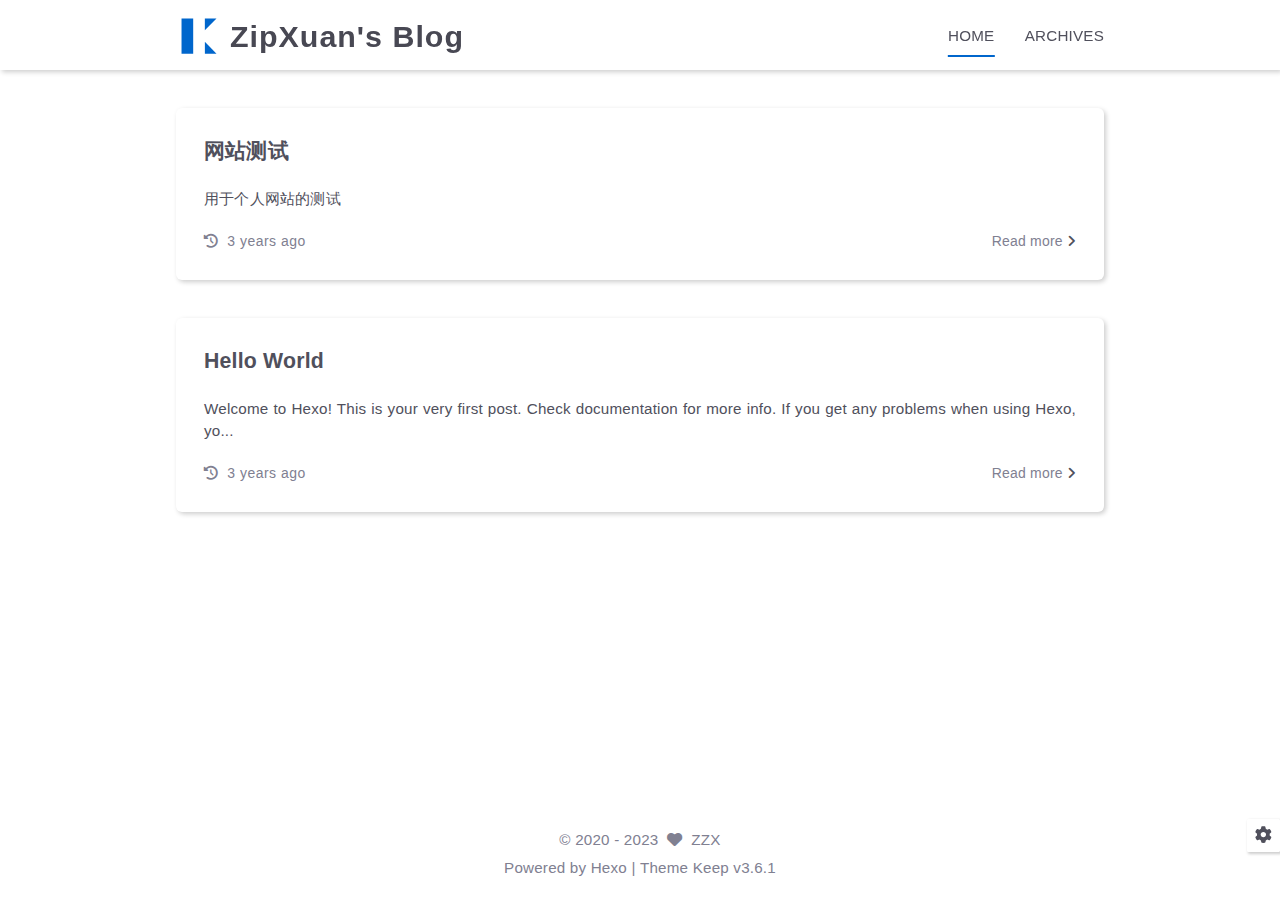
==== index.html @ 1ac7743c "Site updated: 2023-07-28 17:43:27" ====
<!DOCTYPE html>
<html lang="en">
<head>
    <meta charset="utf-8">
    <meta name="viewport" content="width=device-width, initial-scale=1, maximum-scale=1">
    <meta name="keywords" content="Hexo Theme Keep">
    <meta name="description" content="Hexo Theme Keep">
    <meta name="author" content="ZZX">
    
    <title>
        
        ZipXuan&#39;s Blog
    </title>
    
<link rel="stylesheet" href="/css/style.css">

    <link rel="shortcut icon" href="/images/logo.svg">
    
<link rel="stylesheet" href="/font/css/fontawesome.min.css">

    
<link rel="stylesheet" href="/font/css/regular.min.css">

    
<link rel="stylesheet" href="/font/css/solid.min.css">

    
<link rel="stylesheet" href="/font/css/brands.min.css">

    <script id="hexo-configurations">
    let KEEP = window.KEEP || {}
    KEEP.hexo_config = {"hostname":"example.com","root":"/","language":"en"}
    KEEP.theme_config = {"toc":{"enable":false,"number":false,"expand_all":false,"init_open":false},"style":{"primary_color":"#0066cc","logo":"/images/logo.svg","favicon":"/images/logo.svg","avatar":"/images/avatar.svg","font_size":null,"font_family":null,"hover":{"shadow":false,"scale":false},"first_screen":{"enable":false,"header_transparent":false,"background_img":"/images/bg.svg","description":"Keep writing and Keep loving.","font_color":null,"hitokoto":false},"scroll":{"progress_bar":false,"percent":false}},"local_search":{"enable":false,"preload":false},"code_copy":{},"code_block":{"tools":{"enable":false,"style":"default"},"highlight_theme":"default"},"side_tools":{},"pjax":{"enable":false},"lazyload":{"enable":false},"comment":{"enable":false,"use":"valine","valine":{"appid":null,"appkey":null,"server_urls":null,"placeholder":null},"gitalk":{"github_id":null,"github_admins":null,"repository":null,"client_id":null,"client_secret":null,"proxy":null},"twikoo":{"env_id":null,"region":null,"version":"1.6.8"},"waline":{"server_url":null,"reaction":false,"version":2}},"post":{"author_label":{"enable":true,"auto":true,"custom_label_list":["Trainee","Engineer","Architect"]},"word_count":{"enable":false,"wordcount":false,"min2read":false},"img_align":"left","copyright_info":false},"version":"3.6.1"}
    KEEP.language_ago = {"second":"%s seconds ago","minute":"%s minutes ago","hour":"%s hours ago","day":"%s days ago","week":"%s weeks ago","month":"%s months ago","year":"%s years ago"}
    KEEP.language_code_block = {"copy":"Copy code","copied":"Copied","fold":"Fold code block","folded":"Folded"}
    KEEP.language_copy_copyright = {"copy":"Copy copyright info","copied":"Copied","title":"Original article title","author":"Original article author","link":"Original article link"}
  </script>
<meta name="generator" content="Hexo 6.3.0"></head>


<body>
<div class="progress-bar-container">
    

    
</div>


<main class="page-container">

    

    <div class="page-main-content is-home">

        <div class="page-main-content-top">
            
<header class="header-wrapper">

    <div class="header-content">
        <div class="left">
            
                <a class="logo-image" href="/">
                    <img src="/images/logo.svg">
                </a>
            
            <a class="logo-title" href="/">
               ZipXuan&#39;s Blog
            </a>
        </div>

        <div class="right">
            <div class="pc">
                <ul class="menu-list">
                    
                        <li class="menu-item">
                            <a class="active"
                               href="/"
                            >
                                HOME
                            </a>
                        </li>
                    
                        <li class="menu-item">
                            <a class=""
                               href="/archives"
                            >
                                ARCHIVES
                            </a>
                        </li>
                    
                    
                </ul>
            </div>
            <div class="mobile">
                
                <div class="icon-item menu-bar">
                    <div class="menu-bar-middle"></div>
                </div>
            </div>
        </div>
    </div>

    <div class="header-drawer">
        <ul class="drawer-menu-list">
            
                <li class="drawer-menu-item flex-center">
                    <a class="active"
                       href="/">HOME</a>
                </li>
            
                <li class="drawer-menu-item flex-center">
                    <a class=""
                       href="/archives">ARCHIVES</a>
                </li>
            
        </ul>
    </div>

    <div class="window-mask"></div>

</header>


        </div>

        <div class="page-main-content-middle">

            <div class="main-content">

                
                    <div class="home-content-container fade-in-down-animation">
    <ul class="home-article-list">
        
            <li class="home-article-item">

                

                <h3 class="home-article-title">
                    <a href="/2023/07/28/%E7%BD%91%E7%AB%99%E6%B5%8B%E8%AF%95/">
                        网站测试
                    </a>
                </h3>

                <div class="home-article-content keep-markdown-body">
                    
                        用于个人网站的测试
                    
                </div>

                <div class="home-article-meta-info-container">
    <div class="home-article-meta-info">
        <span>
            <i class="fas fa-history"></i>&nbsp;
            <span class="home-article-date" data-updated="Fri Jul 28 2023 11:18:03 GMT+0800">
                2023-07-28
            </span>
        </span>
        
        
    </div>

    <a class="read-more" href="/2023/07/28/%E7%BD%91%E7%AB%99%E6%B5%8B%E8%AF%95/">Read more&nbsp;<i class="fas fa-angle-right"></i></a>
</div>

            </li>
        
            <li class="home-article-item">

                

                <h3 class="home-article-title">
                    <a href="/2023/07/27/hello-world/">
                        Hello World
                    </a>
                </h3>

                <div class="home-article-content keep-markdown-body">
                    
                        Welcome to Hexo! This is your very first post. Check documentation for more info. If you get any problems when using Hexo, yo...
                    
                </div>

                <div class="home-article-meta-info-container">
    <div class="home-article-meta-info">
        <span>
            <i class="fas fa-history"></i>&nbsp;
            <span class="home-article-date" data-updated="Thu Jul 27 2023 21:00:54 GMT+0800">
                2023-07-27
            </span>
        </span>
        
        
    </div>

    <a class="read-more" href="/2023/07/27/hello-world/">Read more&nbsp;<i class="fas fa-angle-right"></i></a>
</div>

            </li>
        
    </ul>

    <div class="home-paginator">
        <div class="paginator">
    

    
</div>

    </div>
</div>


                
            </div>

        </div>

        <div class="page-main-content-bottom">
            
<footer class="footer">
    <div class="info-container">
        <div class="copyright-info info-item">
            &copy;
            
                <span>2020</span> -
            
            2023
            
                &nbsp;<i class="fas fa-heart icon-animate"></i>
                &nbsp;<a href="/">ZZX</a>
            
        </div>
        
        <div class="theme-info info-item">
            Powered by <a target="_blank" href="https://hexo.io">Hexo</a>&nbsp;|&nbsp;Theme&nbsp;<a class="theme-version" target="_blank" href="https://github.com/XPoet/hexo-theme-keep">Keep v3.6.1</a>
        </div>
        
        
    </div>
</footer>

        </div>
    </div>

    

    <div class="right-bottom-side-tools">
        <div class="side-tools-container">
    <ul class="side-tools-list">
        <li class="tools-item tool-font-adjust-plus flex-center">
            <i class="fas fa-search-plus"></i>
        </li>

        <li class="tools-item tool-font-adjust-minus flex-center">
            <i class="fas fa-search-minus"></i>
        </li>

        <li class="tools-item tool-dark-light-toggle flex-center">
            <i class="fas fa-moon"></i>
        </li>

        <!-- rss -->
        

        
            <li class="tools-item tool-scroll-to-top flex-center">
                <i class="fas fa-arrow-up"></i>
            </li>
        

        <li class="tools-item tool-scroll-to-bottom flex-center">
            <i class="fas fa-arrow-down"></i>
        </li>
    </ul>

    <ul class="exposed-tools-list">
        <li class="tools-item tool-toggle-show flex-center">
            <i class="fas fa-cog fa-spin"></i>
        </li>
        
    </ul>
</div>

    </div>

    <div class="zoom-in-image-mask">
    <img class="zoom-in-image">
</div>


    

</main>





<script src="/js/utils.js"></script>

<script src="/js/main.js"></script>

<script src="/js/header-shrink.js"></script>

<script src="/js/back2top.js"></script>

<script src="/js/dark-light-toggle.js"></script>










<div class="post-scripts">
    
</div>



</body>
</html>
---- css/style.css ----
:root {
  --primary-color: #06c;
  --primary-color-light-1: #0075eb;
  --primary-color-light-2: #0a85ff;
  --primary-color-dark-1: #005cb8;
  --primary-color-dark-2: #0052a3;
  --background-color-1: #fff;
  --background-color-2: #f7f7f7;
  --background-color-3: #f0f0f0;
  --content-background-color: #fff;
  --text-color-1: #484853;
  --text-color-2: #4c4c57;
  --text-color-3: #50505c;
  --text-color-4: #808091;
  --text-color-5: #b7b7c0;
  --text-color-6: #ededef;
  --toc-text-color: #6f6f80;
  --badge-color: #f0f0f0;
  --badge-background-color: #9393a1;
  --border-color: #b3b3b3;
  --selection-color: #0075eb;
  --shadow-color: rgba(0,0,0,0.2);
  --shadow-hover-color: rgba(0,0,0,0.3);
  --scrollbar-color: #60606e;
  --scrollbar-background-color: #e6e6e6;
  --toc-scrollbar-color: rgba(80,80,92,0.1);
  --copyright-info-color: #c03;
  --avatar-background-color: #005cb8;
  --header-transparent-background-1: rgba(255,255,255,0.28);
  --header-transparent-background-2: rgba(255,255,255,0.4);
  --pjax-progress-bar-color: linear-gradient(45deg, #f10006, #ef5b00, #e59c01, #19ca05, #00cab5, #0264c8, #c303c3);
  --article-aging-tips-color: #b78d0f;
  --article-aging-tips-background-color: rgba(183,141,15,0.1);
  --article-aging-tips-border-color: rgba(183,141,15,0.6);
}
@media (prefers-color-scheme: light) {
  :root {
    --primary-color: #06c;
    --primary-color-light-1: #0075eb;
    --primary-color-light-2: #0a85ff;
    --primary-color-dark-1: #005cb8;
    --primary-color-dark-2: #0052a3;
    --background-color-1: #fff;
    --background-color-2: #f7f7f7;
    --background-color-3: #f0f0f0;
    --content-background-color: #fff;
    --text-color-1: #484853;
    --text-color-2: #4c4c57;
    --text-color-3: #50505c;
    --text-color-4: #808091;
    --text-color-5: #b7b7c0;
    --text-color-6: #ededef;
    --toc-text-color: #6f6f80;
    --badge-color: #f0f0f0;
    --badge-background-color: #9393a1;
    --border-color: #b3b3b3;
    --selection-color: #0075eb;
    --shadow-color: rgba(0,0,0,0.2);
    --shadow-hover-color: rgba(0,0,0,0.3);
    --scrollbar-color: #60606e;
    --scrollbar-background-color: #e6e6e6;
    --toc-scrollbar-color: rgba(80,80,92,0.1);
    --copyright-info-color: #c03;
    --avatar-background-color: #005cb8;
    --header-transparent-background-1: rgba(255,255,255,0.28);
    --header-transparent-background-2: rgba(255,255,255,0.4);
    --pjax-progress-bar-color: linear-gradient(45deg, #f10006, #ef5b00, #e59c01, #19ca05, #00cab5, #0264c8, #c303c3);
    --article-aging-tips-color: #b78d0f;
    --article-aging-tips-background-color: rgba(183,141,15,0.1);
    --article-aging-tips-border-color: rgba(183,141,15,0.6);
  }
}
@media (prefers-color-scheme: dark) {
  :root {
    --primary-color: #06c;
    --primary-color-light-1: #0075eb;
    --primary-color-light-2: #0a85ff;
    --primary-color-dark-1: #005cb8;
    --primary-color-dark-2: #0052a3;
    --background-color-1: #383940;
    --background-color-2: #3d3f46;
    --background-color-3: #43444c;
    --content-background-color: #37383f;
    --text-color-1: #c5c5cc;
    --text-color-2: #c1c1c9;
    --text-color-3: #bebec6;
    --text-color-4: #9595a2;
    --text-color-5: #5b5b67;
    --text-color-6: #36363e;
    --toc-text-color: #9f9fab;
    --badge-color: #4a4c55;
    --badge-background-color: #d8d8dd;
    --border-color: #6f717e;
    --selection-color: #005ebc;
    --shadow-color: rgba(128,128,128,0.2);
    --shadow-hover-color: rgba(128,128,128,0.28);
    --scrollbar-color: #32333a;
    --scrollbar-background-color: #5c5e6a;
    --toc-scrollbar-color: rgba(190,190,198,0.1);
    --copyright-info-color: #a30029;
    --avatar-background-color: #004a93;
    --header-transparent-background-1: rgba(56,57,64,0.28);
    --header-transparent-background-2: rgba(56,57,64,0.4);
    --pjax-progress-bar-color: linear-gradient(45deg, #ea404a, #ea722f, #e9a71f, #67e559, #18ecec, #1b85f1, #ee1dee);
    --article-aging-tips-color: #ecc34d;
    --article-aging-tips-background-color: rgba(236,195,77,0.1);
    --article-aging-tips-border-color: rgba(236,195,77,0.6);
  }
}
.light-mode {
  --primary-color: #06c;
  --primary-color-light-1: #0075eb;
  --primary-color-light-2: #0a85ff;
  --primary-color-dark-1: #005cb8;
  --primary-color-dark-2: #0052a3;
  --background-color-1: #fff;
  --background-color-2: #f7f7f7;
  --background-color-3: #f0f0f0;
  --content-background-color: #fff;
  --text-color-1: #484853;
  --text-color-2: #4c4c57;
  --text-color-3: #50505c;
  --text-color-4: #808091;
  --text-color-5: #b7b7c0;
  --text-color-6: #ededef;
  --toc-text-color: #6f6f80;
  --badge-color: #f0f0f0;
  --badge-background-color: #9393a1;
  --border-color: #b3b3b3;
  --selection-color: #0075eb;
  --shadow-color: rgba(0,0,0,0.2);
  --shadow-hover-color: rgba(0,0,0,0.3);
  --scrollbar-color: #60606e;
  --scrollbar-background-color: #e6e6e6;
  --toc-scrollbar-color: rgba(80,80,92,0.1);
  --copyright-info-color: #c03;
  --avatar-background-color: #005cb8;
  --header-transparent-background-1: rgba(255,255,255,0.28);
  --header-transparent-background-2: rgba(255,255,255,0.4);
  --pjax-progress-bar-color: linear-gradient(45deg, #f10006, #ef5b00, #e59c01, #19ca05, #00cab5, #0264c8, #c303c3);
  --article-aging-tips-color: #b78d0f;
  --article-aging-tips-background-color: rgba(183,141,15,0.1);
  --article-aging-tips-border-color: rgba(183,141,15,0.6);
}
.dark-mode {
  --primary-color: #06c;
  --primary-color-light-1: #0075eb;
  --primary-color-light-2: #0a85ff;
  --primary-color-dark-1: #005cb8;
  --primary-color-dark-2: #0052a3;
  --background-color-1: #383940;
  --background-color-2: #3d3f46;
  --background-color-3: #43444c;
  --content-background-color: #37383f;
  --text-color-1: #c5c5cc;
  --text-color-2: #c1c1c9;
  --text-color-3: #bebec6;
  --text-color-4: #9595a2;
  --text-color-5: #5b5b67;
  --text-color-6: #36363e;
  --toc-text-color: #9f9fab;
  --badge-color: #4a4c55;
  --badge-background-color: #d8d8dd;
  --border-color: #6f717e;
  --selection-color: #005ebc;
  --shadow-color: rgba(128,128,128,0.2);
  --shadow-hover-color: rgba(128,128,128,0.28);
  --scrollbar-color: #32333a;
  --scrollbar-background-color: #5c5e6a;
  --toc-scrollbar-color: rgba(190,190,198,0.1);
  --copyright-info-color: #a30029;
  --avatar-background-color: #004a93;
  --header-transparent-background-1: rgba(56,57,64,0.28);
  --header-transparent-background-2: rgba(56,57,64,0.4);
  --pjax-progress-bar-color: linear-gradient(45deg, #ea404a, #ea722f, #e9a71f, #67e559, #18ecec, #1b85f1, #ee1dee);
  --article-aging-tips-color: #ecc34d;
  --article-aging-tips-background-color: rgba(236,195,77,0.1);
  --article-aging-tips-border-color: rgba(236,195,77,0.6);
}
.fade-in-down-animation {
  animation-name: fade-in-down;
  animation-duration: 1s;
  animation-fill-mode: both;
}
.title-hover-animation {
  position: relative;
  display: inline-block;
  color: var(--text-color-2);
  line-height: 1.3;
  vertical-align: top;
  border-bottom: none;
}
.title-hover-animation::before {
  position: absolute;
  bottom: -4px;
  left: 0;
  width: 100%;
  height: 2px;
  background-color: var(--text-color-2);
  transform: scaleX(0);
  visibility: hidden;
  content: "";
  transition-delay: 0s, 0s, 0s, 0s, 0s, 0s;
  transition-timing-function: ease, ease, ease, ease, ease-in-out, ease-in-out;
  transition-duration: 0.2s, 0.2s, 0.2s, 0.2s, 0.2s, 0.2s;
  transition-property: color, background, box-shadow, border-color, visibility, transform;
}
.title-hover-animation:hover::before {
  transform: scaleX(1);
  visibility: visible;
}
@-moz-keyframes fade-in-down {
  0% {
    transform: translateY(-50px);
    opacity: 0;
  }
  100% {
    transform: translateY(0);
    opacity: 1;
  }
}
@-webkit-keyframes fade-in-down {
  0% {
    transform: translateY(-50px);
    opacity: 0;
  }
  100% {
    transform: translateY(0);
    opacity: 1;
  }
}
@-o-keyframes fade-in-down {
  0% {
    transform: translateY(-50px);
    opacity: 0;
  }
  100% {
    transform: translateY(0);
    opacity: 1;
  }
}
@keyframes fade-in-down {
  0% {
    transform: translateY(-50px);
    opacity: 0;
  }
  100% {
    transform: translateY(0);
    opacity: 1;
  }
}
@-moz-keyframes icon-animate {
  0%, 100% {
    transform: scale(1);
  }
  10%, 30% {
    transform: scale(0.88);
  }
  20%, 40%, 60%, 80% {
    transform: scale(1.08);
  }
  50%, 70% {
    transform: scale(1.08);
  }
}
@-webkit-keyframes icon-animate {
  0%, 100% {
    transform: scale(1);
  }
  10%, 30% {
    transform: scale(0.88);
  }
  20%, 40%, 60%, 80% {
    transform: scale(1.08);
  }
  50%, 70% {
    transform: scale(1.08);
  }
}
@-o-keyframes icon-animate {
  0%, 100% {
    transform: scale(1);
  }
  10%, 30% {
    transform: scale(0.88);
  }
  20%, 40%, 60%, 80% {
    transform: scale(1.08);
  }
  50%, 70% {
    transform: scale(1.08);
  }
}
@keyframes icon-animate {
  0%, 100% {
    transform: scale(1);
  }
  10%, 30% {
    transform: scale(0.88);
  }
  20%, 40%, 60%, 80% {
    transform: scale(1.08);
  }
  50%, 70% {
    transform: scale(1.08);
  }
}
@-moz-keyframes img-loading-animation {
  to {
    transform: rotate(1turn);
  }
}
@-webkit-keyframes img-loading-animation {
  to {
    transform: rotate(1turn);
  }
}
@-o-keyframes img-loading-animation {
  to {
    transform: rotate(1turn);
  }
}
@keyframes img-loading-animation {
  to {
    transform: rotate(1turn);
  }
}
* {
  transition-delay: 0s, 0s, 0s, 0s;
  transition-timing-function: ease, ease, ease, ease;
  transition-duration: 0.2s, 0.2s, 0.2s, 0.2s;
  transition-property: color, background, box-shadow, border-color;
}
*::-webkit-scrollbar {
  width: 0.4rem;
  height: 0.4rem;
  transition: all 0.2s ease;
}
*::-webkit-scrollbar-thumb {
  background: var(--scrollbar-color);
  border-radius: 0.1rem;
}
*::-webkit-scrollbar-track {
  background: var(--scrollbar-background-color);
}
html,
body {
  position: relative;
  width: 100%;
  height: 100%;
  margin: 0;
  padding: 0;
  color: var(--text-color-3);
  font-weight: 400;
  font-size: 15.2px;
  font-family: Optima-Regular, Optima, PingFang SC, Microsoft YaHei, sans-serif;
  line-height: 22px;
  letter-spacing: 0.2px;
  background: var(--background-color-1);
}
html::-webkit-scrollbar,
body::-webkit-scrollbar {
  width: 0.6rem;
  height: 0.6rem;
}
@media (max-width: 800px) {
  html::-webkit-scrollbar,
  body::-webkit-scrollbar {
    width: 0.5rem;
    height: 0.5rem;
  }
}
@media (max-width: 500px) {
  html::-webkit-scrollbar,
  body::-webkit-scrollbar {
    width: 0.4rem;
    height: 0.4rem;
  }
}
@media (max-width: 800px) {
  html,
  body {
    font-size: 14.591999999999999px;
    line-height: 21.119999999999997px;
  }
}
@media (max-width: 500px) {
  html,
  body {
    font-size: 13.68px;
    line-height: 19.8px;
  }
}
::selection {
  color: #fff;
  background: var(--selection-color);
}
ul,
ol,
li {
  margin: 0;
  padding: 0;
  list-style: none;
}
a {
  color: var(--text-color-3);
  text-decoration: none;
}
a i,
a span {
  color: var(--text-color-3);
}
a:hover,
a:active {
  color: var(--primary-color);
  text-decoration: none !important;
}
a:hover i,
a:active i,
a:hover span,
a:active span {
  color: var(--primary-color);
}
img[lazyload] {
  position: relative;
  box-sizing: border-box;
  width: 8rem;
  height: 8rem;
  box-shadow: none !important;
  cursor: not-allowed;
  pointer-events: none;
}
img[lazyload]::before {
  position: absolute;
  top: 0;
  left: 0;
  display: block;
  width: 100%;
  height: 100%;
  background: var(--background-color-1);
  content: '';
  transition-delay: 0s, 0s, 0s, 0s, 0s;
  transition-timing-function: ease, ease, ease, ease, ease;
  transition-duration: 0.2s, 0.2s, 0.2s, 0.2s, 0.2s;
  transition-property: color, background, box-shadow, border-color, background;
}
img[lazyload]::after {
  position: absolute;
  top: 0;
  right: 0;
  bottom: 0;
  left: 0;
  display: block;
  width: 2rem;
  height: 2rem;
  margin: auto;
  border: 2px solid var(--text-color-6);
  border-top-color: var(--selection-color);
  border-left-color: var(--selection-color);
  border-radius: 50%;
  animation: img-loading-animation 750ms infinite linear;
  content: '';
  transition-delay: 0s, 0s, 0s, 0s, 0s;
  transition-timing-function: ease, ease, ease, ease, ease;
  transition-duration: 0.2s, 0.2s, 0.2s, 0.2s, 0.2s;
  transition-property: color, background, box-shadow, border-color, border;
}
button {
  margin: 0;
  padding: 0;
  background: transparent;
  border: 0;
  outline: none;
  cursor: pointer;
}
.btn {
  position: relative;
  display: inline-block;
  padding: 0.4rem 1rem;
  white-space: nowrap;
  text-align: center;
  background: var(--background-color-1);
  border-radius: 5px;
  cursor: pointer;
  box-shadow: 2px 2px 5px var(--shadow-color);
  transition-delay: 0s, 0s, 0s, 0s, 0s;
  transition-timing-function: ease, ease, ease, ease, linear;
  transition-duration: 0.2s, 0.2s, 0.2s, 0.2s, 0.2s;
  transition-property: color, background, box-shadow, border-color, transform;
}
.btn:hover {
  color: var(--background-color-1);
  background: var(--primary-color);
}
.flex-center {
  display: flex;
  align-items: center;
  justify-content: center;
}
.clear::after {
  display: block;
  clear: both;
  height: 0;
  overflow: hidden;
  visibility: hidden;
  content: '';
}
.tooltip {
  position: relative;
  box-sizing: border-box;
}
.tooltip:hover .tooltip-content {
  display: inline-block;
}
.tooltip.show-img .tooltip-content {
  display: none !important;
}
.tooltip .tooltip-content {
  position: absolute;
  top: -0.4rem;
  left: 50%;
  z-index: 1009;
  display: none;
  box-sizing: border-box;
  padding: 0.2rem 0.6rem;
  color: var(--text-color-6);
  font-size: 0.8rem;
  letter-spacing: 0.8px;
  white-space: nowrap;
  background: var(--text-color-1);
  border-radius: 0.3rem;
  transform: translateX(-50%) translateY(-100%);
  transition-delay: 0s, 0s, 0s, 0s, 0s;
  transition-timing-function: ease, ease, ease, ease, ease;
  transition-duration: 0.2s, 0.2s, 0.2s, 0.2s, 0.2s;
  transition-property: color, background, box-shadow, border-color, display;
  -moz-user-select: none;
  -ms-user-select: none;
  -webkit-user-select: none;
  user-select: none;
}
.tooltip-img {
  position: relative;
  box-sizing: border-box;
}
.tooltip-img.show-img .tooltip-img-box {
  display: flex;
}
.tooltip-img .tooltip-img-box {
  position: absolute;
  top: -0.4rem;
  left: 50%;
  z-index: 1008;
  display: none;
  align-items: center;
  justify-content: center;
  box-sizing: border-box;
  min-height: 6rem;
  background: var(--text-color-6);
  border: 0.2rem solid var(--text-color-3);
  border-radius: 0.3rem;
  transform: translateX(-50%) translateY(-100%);
  transition-delay: 0s, 0s, 0s, 0s, 0s;
  transition-timing-function: ease, ease, ease, ease, ease;
  transition-duration: 0.2s, 0.2s, 0.2s, 0.2s, 0.2s;
  transition-property: color, background, box-shadow, border-color, display;
  -moz-user-select: none;
  -ms-user-select: none;
  -webkit-user-select: none;
  user-select: none;
}
.tooltip-img .tooltip-img-box img {
  display: block;
  max-height: 10rem;
}
.keep-markdown-body {
  font-size: 1rem;
}
.keep-markdown-body blockquote {
  box-sizing: border-box;
  margin: 1.4rem 0;
  color: var(--text-color-3);
  background: var(--background-color-2);
  border-left: 0.4rem solid var(--text-color-4);
}
.keep-markdown-body blockquote p,
.keep-markdown-body blockquote ul,
.keep-markdown-body blockquote ol {
  padding: 0.4rem 0.4rem 0.4rem 0.8rem;
}
.keep-markdown-body p {
  color: var(--text-color-3);
  line-height: 2;
}
.keep-markdown-body a {
  position: relative;
  box-sizing: border-box;
  padding-bottom: 0.2rem;
  text-decoration: none;
  overflow-wrap: break-word;
  border-bottom: 0.1rem solid var(--text-color-4);
  outline: 0;
  cursor: pointer;
}
.keep-markdown-body a .fas,
.keep-markdown-body a .far,
.keep-markdown-body a .fab {
  position: relative;
  margin: 0 0.2rem 0 0.4rem;
  color: var(--text-color-4);
  font-size: 0.88rem;
}
.keep-markdown-body a:hover {
  text-decoration: underline;
}
.keep-markdown-body a:hover::after {
  background: var(--primary-color);
}
.keep-markdown-body strong {
  color: var(--text-color-3);
}
.keep-markdown-body em {
  color: var(--text-color-3);
}
.keep-markdown-body ul li,
.keep-markdown-body ol li {
  margin-left: 1rem;
  line-height: 2rem;
}
.keep-markdown-body ul li {
  list-style: disc;
}
.keep-markdown-body ul li ul li {
  list-style: circle;
}
.keep-markdown-body ul li ul li ul li {
  list-style: square;
}
.keep-markdown-body ol li {
  list-style: decimal;
}
.keep-markdown-body ol li ol li {
  list-style: upper-alpha;
}
.keep-markdown-body ol li ol li ol li {
  list-style: upper-roman;
}
.keep-markdown-body li {
  color: var(--text-color-3);
}
.keep-markdown-body h1,
.keep-markdown-body h2,
.keep-markdown-body h3,
.keep-markdown-body h4,
.keep-markdown-body h5,
.keep-markdown-body h6 {
  color: var(--text-color-2);
  line-height: 1.5;
}
@media (max-width: 800px) {
  .keep-markdown-body h1,
  .keep-markdown-body h2,
  .keep-markdown-body h3,
  .keep-markdown-body h4,
  .keep-markdown-body h5,
  .keep-markdown-body h6 {
    line-height: 1.25;
  }
}
.keep-markdown-body h1 {
  font-weight: 600;
  font-size: 1.8rem;
}
@media (max-width: 800px) {
  .keep-markdown-body h1 {
    font-size: 1.7rem;
  }
}
.keep-markdown-body h2 {
  font-weight: 600;
  font-size: 1.7rem;
}
@media (max-width: 800px) {
  .keep-markdown-body h2 {
    font-size: 1.6rem;
  }
}
.keep-markdown-body h3 {
  font-weight: 550;
  font-size: 1.6rem;
}
@media (max-width: 800px) {
  .keep-markdown-body h3 {
    font-size: 1.5rem;
  }
}
.keep-markdown-body h4 {
  font-weight: 550;
  font-size: 1.5rem;
}
@media (max-width: 800px) {
  .keep-markdown-body h4 {
    font-size: 1.4rem;
  }
}
.keep-markdown-body h5 {
  font-weight: 500;
  font-size: 1.28rem;
}
@media (max-width: 800px) {
  .keep-markdown-body h5 {
    font-size: 1.18rem;
  }
}
.keep-markdown-body h6 {
  font-weight: 500;
  font-size: 1.2rem;
  line-height: 1.2;
}
@media (max-width: 800px) {
  .keep-markdown-body h6 {
    font-size: 1.1rem;
    line-height: 1.1;
  }
}
.keep-markdown-body img {
  position: relative;
  display: block;
  box-sizing: border-box;
  max-width: 100%;
  box-shadow: 0 0 0.2rem var(--shadow-color);
  cursor: zoom-in;
  opacity: 1;
  margin: 0.8rem 0 0.2rem;
}
.keep-markdown-body img.hide {
  opacity: 0;
}
.keep-markdown-body img[lazyload] {
  margin: 0.8rem auto 0.2rem;
}
.keep-markdown-body > table {
  width: 100%;
  overflow: auto;
  border-collapse: collapse;
  border-spacing: 0;
}
@media (max-width: 500px) {
  .keep-markdown-body > table {
    table-layout: fixed;
  }
}
.keep-markdown-body > table td,
.keep-markdown-body > table th {
  padding: 0;
}
.keep-markdown-body > table th {
  font-weight: 600;
}
.keep-markdown-body > table td,
.keep-markdown-body > table th {
  padding: 0.4rem 1rem;
  border: 0.1rem solid var(--border-color);
}
.keep-markdown-body > table tr {
  background-color: var(--background-color-1);
  border: 0.1rem solid var(--text-color-6);
}
.keep-markdown-body > table tr:nth-child(2n) {
  background-color: var(--background-color-2);
}
:root {
  --primary-color: #06c;
  --primary-color-light-1: #0075eb;
  --primary-color-light-2: #0a85ff;
  --primary-color-dark-1: #005cb8;
  --primary-color-dark-2: #0052a3;
  --background-color-1: #fff;
  --background-color-2: #f7f7f7;
  --background-color-3: #f0f0f0;
  --content-background-color: #fff;
  --text-color-1: #484853;
  --text-color-2: #4c4c57;
  --text-color-3: #50505c;
  --text-color-4: #808091;
  --text-color-5: #b7b7c0;
  --text-color-6: #ededef;
  --toc-text-color: #6f6f80;
  --badge-color: #f0f0f0;
  --badge-background-color: #9393a1;
  --border-color: #b3b3b3;
  --selection-color: #0075eb;
  --shadow-color: rgba(0,0,0,0.2);
  --shadow-hover-color: rgba(0,0,0,0.3);
  --scrollbar-color: #60606e;
  --scrollbar-background-color: #e6e6e6;
  --toc-scrollbar-color: rgba(80,80,92,0.1);
  --copyright-info-color: #c03;
  --avatar-background-color: #005cb8;
  --header-transparent-background-1: rgba(255,255,255,0.28);
  --header-transparent-background-2: rgba(255,255,255,0.4);
  --pjax-progress-bar-color: linear-gradient(45deg, #f10006, #ef5b00, #e59c01, #19ca05, #00cab5, #0264c8, #c303c3);
  --article-aging-tips-color: #b78d0f;
  --article-aging-tips-background-color: rgba(183,141,15,0.1);
  --article-aging-tips-border-color: rgba(183,141,15,0.6);
}
@media (prefers-color-scheme: light) {
  :root {
    --primary-color: #06c;
    --primary-color-light-1: #0075eb;
    --primary-color-light-2: #0a85ff;
    --primary-color-dark-1: #005cb8;
    --primary-color-dark-2: #0052a3;
    --background-color-1: #fff;
    --background-color-2: #f7f7f7;
    --background-color-3: #f0f0f0;
    --content-background-color: #fff;
    --text-color-1: #484853;
    --text-color-2: #4c4c57;
    --text-color-3: #50505c;
    --text-color-4: #808091;
    --text-color-5: #b7b7c0;
    --text-color-6: #ededef;
    --toc-text-color: #6f6f80;
    --badge-color: #f0f0f0;
    --badge-background-color: #9393a1;
    --border-color: #b3b3b3;
    --selection-color: #0075eb;
    --shadow-color: rgba(0,0,0,0.2);
    --shadow-hover-color: rgba(0,0,0,0.3);
    --scrollbar-color: #60606e;
    --scrollbar-background-color: #e6e6e6;
    --toc-scrollbar-color: rgba(80,80,92,0.1);
    --copyright-info-color: #c03;
    --avatar-background-color: #005cb8;
    --header-transparent-background-1: rgba(255,255,255,0.28);
    --header-transparent-background-2: rgba(255,255,255,0.4);
    --pjax-progress-bar-color: linear-gradient(45deg, #f10006, #ef5b00, #e59c01, #19ca05, #00cab5, #0264c8, #c303c3);
    --article-aging-tips-color: #b78d0f;
    --article-aging-tips-background-color: rgba(183,141,15,0.1);
    --article-aging-tips-border-color: rgba(183,141,15,0.6);
  }
}
@media (prefers-color-scheme: dark) {
  :root {
    --primary-color: #06c;
    --primary-color-light-1: #0075eb;
    --primary-color-light-2: #0a85ff;
    --primary-color-dark-1: #005cb8;
    --primary-color-dark-2: #0052a3;
    --background-color-1: #383940;
    --background-color-2: #3d3f46;
    --background-color-3: #43444c;
    --content-background-color: #37383f;
    --text-color-1: #c5c5cc;
    --text-color-2: #c1c1c9;
    --text-color-3: #bebec6;
    --text-color-4: #9595a2;
    --text-color-5: #5b5b67;
    --text-color-6: #36363e;
    --toc-text-color: #9f9fab;
    --badge-color: #4a4c55;
    --badge-background-color: #d8d8dd;
    --border-color: #6f717e;
    --selection-color: #005ebc;
    --shadow-color: rgba(128,128,128,0.2);
    --shadow-hover-color: rgba(128,128,128,0.28);
    --scrollbar-color: #32333a;
    --scrollbar-background-color: #5c5e6a;
    --toc-scrollbar-color: rgba(190,190,198,0.1);
    --copyright-info-color: #a30029;
    --avatar-background-color: #004a93;
    --header-transparent-background-1: rgba(56,57,64,0.28);
    --header-transparent-background-2: rgba(56,57,64,0.4);
    --pjax-progress-bar-color: linear-gradient(45deg, #ea404a, #ea722f, #e9a71f, #67e559, #18ecec, #1b85f1, #ee1dee);
    --article-aging-tips-color: #ecc34d;
    --article-aging-tips-background-color: rgba(236,195,77,0.1);
    --article-aging-tips-border-color: rgba(236,195,77,0.6);
  }
}
.light-mode {
  --primary-color: #06c;
  --primary-color-light-1: #0075eb;
  --primary-color-light-2: #0a85ff;
  --primary-color-dark-1: #005cb8;
  --primary-color-dark-2: #0052a3;
  --background-color-1: #fff;
  --background-color-2: #f7f7f7;
  --background-color-3: #f0f0f0;
  --content-background-color: #fff;
  --text-color-1: #484853;
  --text-color-2: #4c4c57;
  --text-color-3: #50505c;
  --text-color-4: #808091;
  --text-color-5: #b7b7c0;
  --text-color-6: #ededef;
  --toc-text-color: #6f6f80;
  --badge-color: #f0f0f0;
  --badge-background-color: #9393a1;
  --border-color: #b3b3b3;
  --selection-color: #0075eb;
  --shadow-color: rgba(0,0,0,0.2);
  --shadow-hover-color: rgba(0,0,0,0.3);
  --scrollbar-color: #60606e;
  --scrollbar-background-color: #e6e6e6;
  --toc-scrollbar-color: rgba(80,80,92,0.1);
  --copyright-info-color: #c03;
  --avatar-background-color: #005cb8;
  --header-transparent-background-1: rgba(255,255,255,0.28);
  --header-transparent-background-2: rgba(255,255,255,0.4);
  --pjax-progress-bar-color: linear-gradient(45deg, #f10006, #ef5b00, #e59c01, #19ca05, #00cab5, #0264c8, #c303c3);
  --article-aging-tips-color: #b78d0f;
  --article-aging-tips-background-color: rgba(183,141,15,0.1);
  --article-aging-tips-border-color: rgba(183,141,15,0.6);
}
.dark-mode {
  --primary-color: #06c;
  --primary-color-light-1: #0075eb;
  --primary-color-light-2: #0a85ff;
  --primary-color-dark-1: #005cb8;
  --primary-color-dark-2: #0052a3;
  --background-color-1: #383940;
  --background-color-2: #3d3f46;
  --background-color-3: #43444c;
  --content-background-color: #37383f;
  --text-color-1: #c5c5cc;
  --text-color-2: #c1c1c9;
  --text-color-3: #bebec6;
  --text-color-4: #9595a2;
  --text-color-5: #5b5b67;
  --text-color-6: #36363e;
  --toc-text-color: #9f9fab;
  --badge-color: #4a4c55;
  --badge-background-color: #d8d8dd;
  --border-color: #6f717e;
  --selection-color: #005ebc;
  --shadow-color: rgba(128,128,128,0.2);
  --shadow-hover-color: rgba(128,128,128,0.28);
  --scrollbar-color: #32333a;
  --scrollbar-background-color: #5c5e6a;
  --toc-scrollbar-color: rgba(190,190,198,0.1);
  --copyright-info-color: #a30029;
  --avatar-background-color: #004a93;
  --header-transparent-background-1: rgba(56,57,64,0.28);
  --header-transparent-background-2: rgba(56,57,64,0.4);
  --pjax-progress-bar-color: linear-gradient(45deg, #ea404a, #ea722f, #e9a71f, #67e559, #18ecec, #1b85f1, #ee1dee);
  --article-aging-tips-color: #ecc34d;
  --article-aging-tips-background-color: rgba(236,195,77,0.1);
  --article-aging-tips-border-color: rgba(236,195,77,0.6);
}
:root {
  --toolbar-foreground: #50505c;
  --toolbar-background: #f0f0f0;
  --code-foreground: #535360;
  --code-background: #f2f2f2;
  --highlight-background: #fafafa;
  --highlight-foreground: #535360;
  --highlight-comment: #8e908c;
  --highlight-red: #c82829;
  --highlight-orange: #f5871f;
  --highlight-yellow: #eab700;
  --highlight-green: #718c00;
  --highlight-aqua: #3e999f;
  --highlight-blue: #4271ae;
  --highlight-purple: #8959a8;
  --highlight-gutter-color: #585865;
  --highlight-gutter-bg-color: #f2f2f2;
}
@media (prefers-color-scheme: light) {
  :root {
    --toolbar-foreground: #50505c;
    --toolbar-background: #f0f0f0;
    --code-foreground: #535360;
    --code-background: #f2f2f2;
    --highlight-background: #fafafa;
    --highlight-foreground: #535360;
    --highlight-comment: #8e908c;
    --highlight-red: #c82829;
    --highlight-orange: #f5871f;
    --highlight-yellow: #eab700;
    --highlight-green: #718c00;
    --highlight-aqua: #3e999f;
    --highlight-blue: #4271ae;
    --highlight-purple: #8959a8;
    --highlight-gutter-color: #585865;
    --highlight-gutter-bg-color: #f2f2f2;
  }
}
@media (prefers-color-scheme: dark) {
  :root {
    --toolbar-foreground: #bebec6;
    --toolbar-background: #43444c;
    --code-foreground: #bfbfc7;
    --code-background: #32333a;
    --highlight-background: #34343b;
    --highlight-foreground: #bfbfc7;
    --highlight-comment: #969896;
    --highlight-red: #c66;
    --highlight-orange: #de935f;
    --highlight-yellow: #f0c674;
    --highlight-green: #b5bd68;
    --highlight-aqua: #8abeb7;
    --highlight-blue: #81a2be;
    --highlight-purple: #b294bb;
    --highlight-gutter-color: #c1c1c9;
    --highlight-gutter-bg-color: #32333a;
  }
}
.light-mode {
  --toolbar-foreground: #50505c;
  --toolbar-background: #f0f0f0;
  --code-foreground: #535360;
  --code-background: #f2f2f2;
  --highlight-background: #fafafa;
  --highlight-foreground: #535360;
  --highlight-comment: #8e908c;
  --highlight-red: #c82829;
  --highlight-orange: #f5871f;
  --highlight-yellow: #eab700;
  --highlight-green: #718c00;
  --highlight-aqua: #3e999f;
  --highlight-blue: #4271ae;
  --highlight-purple: #8959a8;
  --highlight-gutter-color: #585865;
  --highlight-gutter-bg-color: #f2f2f2;
}
.dark-mode {
  --toolbar-foreground: #bebec6;
  --toolbar-background: #43444c;
  --code-foreground: #bfbfc7;
  --code-background: #32333a;
  --highlight-background: #34343b;
  --highlight-foreground: #bfbfc7;
  --highlight-comment: #969896;
  --highlight-red: #c66;
  --highlight-orange: #de935f;
  --highlight-yellow: #f0c674;
  --highlight-green: #b5bd68;
  --highlight-aqua: #8abeb7;
  --highlight-blue: #81a2be;
  --highlight-purple: #b294bb;
  --highlight-gutter-color: #c1c1c9;
  --highlight-gutter-bg-color: #32333a;
}
pre,
.highlight {
  margin: 1.5rem 0;
  padding: 0;
  overflow: auto;
  color: var(--highlight-foreground);
  font-size: 0.96rem;
  line-height: 1.5rem;
  background: var(--highlight-background);
  -ms-text-size-adjust: none;
  -moz-text-size-adjust: none;
  -webkit-text-size-adjust: none;
}
pre,
code {
  font-family: "Source Code Pro", consolas, Menlo;
}
code {
  padding: 0.4rem;
  color: var(--code-foreground);
  font-size: 0.96rem;
  word-wrap: break-word;
  background: var(--code-background);
  border-radius: 0.2rem;
}
pre {
  padding: 0.6rem;
}
pre code {
  padding: 0;
  color: var(--highlight-foreground);
  text-shadow: none;
  background: none;
}
.highlight {
  border-bottom-right-radius: 0.1rem;
  border-bottom-left-radius: 0.1rem;
}
.highlight pre {
  margin: 0;
  padding: 0.6rem 0;
  border: none;
}
.highlight table {
  width: auto;
  margin: 0;
  border: none;
  border-spacing: unset;
}
.highlight td {
  padding: 0;
  border: none;
}
.highlight figcaption {
  margin-bottom: 1rem;
  color: var(--highlight-foreground);
  font-size: 1rem;
  line-height: 1rem;
}
.highlight figcaption a {
  float: right;
  color: var(--highlight-foreground);
}
.highlight figcaption a:hover {
  border-bottom-color: var(--highlight-foreground);
}
.highlight .gutter pre {
  padding-right: 0.6rem;
  padding-left: 0.6rem;
  color: var(--highlight-gutter-color);
  text-align: center;
  background-color: var(--highlight-gutter-bg-color);
}
.highlight .code pre {
  width: 100%;
  padding-right: 0.6rem;
  padding-left: 0.6rem;
  background-color: var(--highlight-background);
}
.highlight .line {
  height: 1.5rem;
  color: var(--highlight-foreground);
}
.highlight .line .language-javascript {
  color: var(--highlight-foreground);
}
.highlight .line .attr {
  color: var(--highlight-foreground);
}
.highlight .line .string {
  color: var(--highlight-foreground);
}
.gutter {
  -moz-user-select: none;
  -ms-user-select: none;
  -webkit-user-select: none;
  user-select: none;
  color: var(--highlight-gutter-color);
  background: var(--highlight-gutter-bg-color);
}
.gutter .line {
  color: var(--highlight-gutter-color);
}
.gist table {
  width: auto;
}
.gist table td {
  border: none;
}
pre .deletion {
  background: var(--highlight-deletion);
}
pre .addition {
  background: var(--highlight-addition);
}
pre .meta {
  color: var(--highlight-purple);
}
pre .comment {
  color: var(--highlight-comment);
}
pre .variable,
pre .attribute,
pre .tag,
pre .regexp,
pre .ruby .constant,
pre .xml .tag .title,
pre .xml .pi,
pre .xml .doctype,
pre .html .doctype,
pre .css .id,
pre .css .class,
pre .css .pseudo {
  color: var(--highlight-red);
}
pre .property {
  color: var(--highlight-blue);
}
pre .number,
pre .preprocessor,
pre .built_in,
pre .literal,
pre .params,
pre .constant,
pre .command {
  color: var(--highlight-orange);
}
pre .ruby .class .title,
pre .css .rules .attribute,
pre .string,
pre .value,
pre .inheritance,
pre .header,
pre .ruby .symbol,
pre .xml .cdata,
pre .special,
pre .number,
pre .formula {
  color: var(--highlight-green);
}
pre .title,
pre .css .hexcolor {
  color: var(--highlight-aqua);
}
pre .function,
pre .python .decorator,
pre .python .title,
pre .ruby .function .title,
pre .ruby .title .keyword,
pre .perl .sub,
pre .javascript .title,
pre .coffeescript .title {
  color: var(--highlight-blue);
}
pre .keyword,
pre .javascript .function {
  color: var(--highlight-purple);
}
.highlight-container {
  position: relative;
  box-sizing: border-box;
  margin: 1.4rem 0;
}
.highlight-container.mac {
  margin: 1.4rem 0 1.8rem 0;
  box-shadow: 0 0.8rem 2rem 0 rgba(0,0,0,0.4);
}
.highlight-container.mac:hover .code-tools-box .copy {
  opacity: 1;
}
.highlight-container.mac .code-tools-box {
  justify-content: flex-end;
  padding: 0.4rem 0.6rem 0.7rem 0.4rem;
  background: #21252b;
}
.highlight-container.mac .code-tools-box::before {
  position: absolute;
  left: 0.8rem;
  width: 0.76rem;
  height: 0.76rem;
  background: #fc625d;
  border-radius: 50%;
  box-shadow: 1.3rem 0 #fdbc40, 2.6rem 0 #35cd4b;
  content: '';
}
.highlight-container.mac .code-tools-box.folded {
  border-bottom-right-radius: 0;
  border-bottom-left-radius: 0;
}
.highlight-container.mac .code-tools-box.folded .copy {
  display: none;
}
.highlight-container.mac .code-tools-box .code-lang {
  order: 1;
  color: #bbb;
}
.highlight-container.mac .code-tools-box .fold {
  order: 2;
  padding: 0 0.1rem 0 0.6rem;
}
.highlight-container.mac .code-tools-box .fold i {
  color: #ccc;
}
.highlight-container.mac .code-tools-box .copy {
  position: absolute;
  top: 3rem;
  right: 0.5rem;
  padding: 0 0.1rem;
  opacity: 0;
  transition-delay: 0s, 0s, 0s, 0s, 0s;
  transition-timing-function: ease, ease, ease, ease, ease-in-out;
  transition-duration: 0.2s, 0.2s, 0.2s, 0.2s, 0.2s;
  transition-property: color, background, box-shadow, border-color, opacity;
}
.highlight-container.mac .code-tools-box .copy i {
  font-size: 1rem;
}
.highlight-container .code-tools-box {
  display: flex;
  align-items: center;
  justify-content: space-between;
  box-sizing: border-box;
  width: 100%;
  padding: 0.3rem 0.4rem;
  color: var(--toolbar-foreground);
  background: var(--toolbar-background);
  border-top-left-radius: 0.3rem;
  border-top-right-radius: 0.3rem;
}
.highlight-container .code-tools-box.folded {
  border-bottom-right-radius: 0.3rem;
  border-bottom-left-radius: 0.3rem;
}
.highlight-container .code-tools-box .code-lang {
  justify-content: flex-start;
  margin-left: 0.2rem;
  font-weight: 600;
  font-size: 0.9rem;
  font-family: "Source Code Pro", consolas, Menlo;
  color: var(--text-color-3);
}
.highlight-container .code-tools-box .tool {
  -moz-user-select: none;
  -ms-user-select: none;
  -webkit-user-select: none;
  user-select: none;
  cursor: pointer;
}
.highlight-container .code-tools-box .tool i {
  font-size: 0.8rem;
  color: var(--text-color-3);
}
.highlight-container .code-tools-box .fold {
  padding: 0 0.4rem 0 0.2rem;
}
.highlight-container figure.highlight {
  margin: 0;
}
.highlight-container figure.highlight.folded {
  height: 0;
}
:root {
  --primary-color: #06c;
  --primary-color-light-1: #0075eb;
  --primary-color-light-2: #0a85ff;
  --primary-color-dark-1: #005cb8;
  --primary-color-dark-2: #0052a3;
  --background-color-1: #fff;
  --background-color-2: #f7f7f7;
  --background-color-3: #f0f0f0;
  --content-background-color: #fff;
  --text-color-1: #484853;
  --text-color-2: #4c4c57;
  --text-color-3: #50505c;
  --text-color-4: #808091;
  --text-color-5: #b7b7c0;
  --text-color-6: #ededef;
  --toc-text-color: #6f6f80;
  --badge-color: #f0f0f0;
  --badge-background-color: #9393a1;
  --border-color: #b3b3b3;
  --selection-color: #0075eb;
  --shadow-color: rgba(0,0,0,0.2);
  --shadow-hover-color: rgba(0,0,0,0.3);
  --scrollbar-color: #60606e;
  --scrollbar-background-color: #e6e6e6;
  --toc-scrollbar-color: rgba(80,80,92,0.1);
  --copyright-info-color: #c03;
  --avatar-background-color: #005cb8;
  --header-transparent-background-1: rgba(255,255,255,0.28);
  --header-transparent-background-2: rgba(255,255,255,0.4);
  --pjax-progress-bar-color: linear-gradient(45deg, #f10006, #ef5b00, #e59c01, #19ca05, #00cab5, #0264c8, #c303c3);
  --article-aging-tips-color: #b78d0f;
  --article-aging-tips-background-color: rgba(183,141,15,0.1);
  --article-aging-tips-border-color: rgba(183,141,15,0.6);
}
@media (prefers-color-scheme: light) {
  :root {
    --primary-color: #06c;
    --primary-color-light-1: #0075eb;
    --primary-color-light-2: #0a85ff;
    --primary-color-dark-1: #005cb8;
    --primary-color-dark-2: #0052a3;
    --background-color-1: #fff;
    --background-color-2: #f7f7f7;
    --background-color-3: #f0f0f0;
    --content-background-color: #fff;
    --text-color-1: #484853;
    --text-color-2: #4c4c57;
    --text-color-3: #50505c;
    --text-color-4: #808091;
    --text-color-5: #b7b7c0;
    --text-color-6: #ededef;
    --toc-text-color: #6f6f80;
    --badge-color: #f0f0f0;
    --badge-background-color: #9393a1;
    --border-color: #b3b3b3;
    --selection-color: #0075eb;
    --shadow-color: rgba(0,0,0,0.2);
    --shadow-hover-color: rgba(0,0,0,0.3);
    --scrollbar-color: #60606e;
    --scrollbar-background-color: #e6e6e6;
    --toc-scrollbar-color: rgba(80,80,92,0.1);
    --copyright-info-color: #c03;
    --avatar-background-color: #005cb8;
    --header-transparent-background-1: rgba(255,255,255,0.28);
    --header-transparent-background-2: rgba(255,255,255,0.4);
    --pjax-progress-bar-color: linear-gradient(45deg, #f10006, #ef5b00, #e59c01, #19ca05, #00cab5, #0264c8, #c303c3);
    --article-aging-tips-color: #b78d0f;
    --article-aging-tips-background-color: rgba(183,141,15,0.1);
    --article-aging-tips-border-color: rgba(183,141,15,0.6);
  }
}
@media (prefers-color-scheme: dark) {
  :root {
    --primary-color: #06c;
    --primary-color-light-1: #0075eb;
    --primary-color-light-2: #0a85ff;
    --primary-color-dark-1: #005cb8;
    --primary-color-dark-2: #0052a3;
    --background-color-1: #383940;
    --background-color-2: #3d3f46;
    --background-color-3: #43444c;
    --content-background-color: #37383f;
    --text-color-1: #c5c5cc;
    --text-color-2: #c1c1c9;
    --text-color-3: #bebec6;
    --text-color-4: #9595a2;
    --text-color-5: #5b5b67;
    --text-color-6: #36363e;
    --toc-text-color: #9f9fab;
    --badge-color: #4a4c55;
    --badge-background-color: #d8d8dd;
    --border-color: #6f717e;
    --selection-color: #005ebc;
    --shadow-color: rgba(128,128,128,0.2);
    --shadow-hover-color: rgba(128,128,128,0.28);
    --scrollbar-color: #32333a;
    --scrollbar-background-color: #5c5e6a;
    --toc-scrollbar-color: rgba(190,190,198,0.1);
    --copyright-info-color: #a30029;
    --avatar-background-color: #004a93;
    --header-transparent-background-1: rgba(56,57,64,0.28);
    --header-transparent-background-2: rgba(56,57,64,0.4);
    --pjax-progress-bar-color: linear-gradient(45deg, #ea404a, #ea722f, #e9a71f, #67e559, #18ecec, #1b85f1, #ee1dee);
    --article-aging-tips-color: #ecc34d;
    --article-aging-tips-background-color: rgba(236,195,77,0.1);
    --article-aging-tips-border-color: rgba(236,195,77,0.6);
  }
}
.light-mode {
  --primary-color: #06c;
  --primary-color-light-1: #0075eb;
  --primary-color-light-2: #0a85ff;
  --primary-color-dark-1: #005cb8;
  --primary-color-dark-2: #0052a3;
  --background-color-1: #fff;
  --background-color-2: #f7f7f7;
  --background-color-3: #f0f0f0;
  --content-background-color: #fff;
  --text-color-1: #484853;
  --text-color-2: #4c4c57;
  --text-color-3: #50505c;
  --text-color-4: #808091;
  --text-color-5: #b7b7c0;
  --text-color-6: #ededef;
  --toc-text-color: #6f6f80;
  --badge-color: #f0f0f0;
  --badge-background-color: #9393a1;
  --border-color: #b3b3b3;
  --selection-color: #0075eb;
  --shadow-color: rgba(0,0,0,0.2);
  --shadow-hover-color: rgba(0,0,0,0.3);
  --scrollbar-color: #60606e;
  --scrollbar-background-color: #e6e6e6;
  --toc-scrollbar-color: rgba(80,80,92,0.1);
  --copyright-info-color: #c03;
  --avatar-background-color: #005cb8;
  --header-transparent-background-1: rgba(255,255,255,0.28);
  --header-transparent-background-2: rgba(255,255,255,0.4);
  --pjax-progress-bar-color: linear-gradient(45deg, #f10006, #ef5b00, #e59c01, #19ca05, #00cab5, #0264c8, #c303c3);
  --article-aging-tips-color: #b78d0f;
  --article-aging-tips-background-color: rgba(183,141,15,0.1);
  --article-aging-tips-border-color: rgba(183,141,15,0.6);
}
.dark-mode {
  --primary-color: #06c;
  --primary-color-light-1: #0075eb;
  --primary-color-light-2: #0a85ff;
  --primary-color-dark-1: #005cb8;
  --primary-color-dark-2: #0052a3;
  --background-color-1: #383940;
  --background-color-2: #3d3f46;
  --background-color-3: #43444c;
  --content-background-color: #37383f;
  --text-color-1: #c5c5cc;
  --text-color-2: #c1c1c9;
  --text-color-3: #bebec6;
  --text-color-4: #9595a2;
  --text-color-5: #5b5b67;
  --text-color-6: #36363e;
  --toc-text-color: #9f9fab;
  --badge-color: #4a4c55;
  --badge-background-color: #d8d8dd;
  --border-color: #6f717e;
  --selection-color: #005ebc;
  --shadow-color: rgba(128,128,128,0.2);
  --shadow-hover-color: rgba(128,128,128,0.28);
  --scrollbar-color: #32333a;
  --scrollbar-background-color: #5c5e6a;
  --toc-scrollbar-color: rgba(190,190,198,0.1);
  --copyright-info-color: #a30029;
  --avatar-background-color: #004a93;
  --header-transparent-background-1: rgba(56,57,64,0.28);
  --header-transparent-background-2: rgba(56,57,64,0.4);
  --pjax-progress-bar-color: linear-gradient(45deg, #ea404a, #ea722f, #e9a71f, #67e559, #18ecec, #1b85f1, #ee1dee);
  --article-aging-tips-color: #ecc34d;
  --article-aging-tips-background-color: rgba(236,195,77,0.1);
  --article-aging-tips-border-color: rgba(236,195,77,0.6);
}
:root {
  --toolbar-foreground: #50505c;
  --toolbar-background: #f0f0f0;
  --code-foreground: #535360;
  --code-background: #f2f2f2;
  --highlight-background: #fafafa;
  --highlight-foreground: #535360;
  --highlight-comment: #8e908c;
  --highlight-red: #c82829;
  --highlight-orange: #f5871f;
  --highlight-yellow: #eab700;
  --highlight-green: #718c00;
  --highlight-aqua: #3e999f;
  --highlight-blue: #4271ae;
  --highlight-purple: #8959a8;
  --highlight-gutter-color: #585865;
  --highlight-gutter-bg-color: #f2f2f2;
}
@media (prefers-color-scheme: light) {
  :root {
    --toolbar-foreground: #50505c;
    --toolbar-background: #f0f0f0;
    --code-foreground: #535360;
    --code-background: #f2f2f2;
    --highlight-background: #fafafa;
    --highlight-foreground: #535360;
    --highlight-comment: #8e908c;
    --highlight-red: #c82829;
    --highlight-orange: #f5871f;
    --highlight-yellow: #eab700;
    --highlight-green: #718c00;
    --highlight-aqua: #3e999f;
    --highlight-blue: #4271ae;
    --highlight-purple: #8959a8;
    --highlight-gutter-color: #585865;
    --highlight-gutter-bg-color: #f2f2f2;
  }
}
@media (prefers-color-scheme: dark) {
  :root {
    --toolbar-foreground: #bebec6;
    --toolbar-background: #43444c;
    --code-foreground: #bfbfc7;
    --code-background: #32333a;
    --highlight-background: #34343b;
    --highlight-foreground: #bfbfc7;
    --highlight-comment: #969896;
    --highlight-red: #c66;
    --highlight-orange: #de935f;
    --highlight-yellow: #f0c674;
    --highlight-green: #b5bd68;
    --highlight-aqua: #8abeb7;
    --highlight-blue: #81a2be;
    --highlight-purple: #b294bb;
    --highlight-gutter-color: #c1c1c9;
    --highlight-gutter-bg-color: #32333a;
  }
}
.light-mode {
  --toolbar-foreground: #50505c;
  --toolbar-background: #f0f0f0;
  --code-foreground: #535360;
  --code-background: #f2f2f2;
  --highlight-background: #fafafa;
  --highlight-foreground: #535360;
  --highlight-comment: #8e908c;
  --highlight-red: #c82829;
  --highlight-orange: #f5871f;
  --highlight-yellow: #eab700;
  --highlight-green: #718c00;
  --highlight-aqua: #3e999f;
  --highlight-blue: #4271ae;
  --highlight-purple: #8959a8;
  --highlight-gutter-color: #585865;
  --highlight-gutter-bg-color: #f2f2f2;
}
.dark-mode {
  --toolbar-foreground: #bebec6;
  --toolbar-background: #43444c;
  --code-foreground: #bfbfc7;
  --code-background: #32333a;
  --highlight-background: #34343b;
  --highlight-foreground: #bfbfc7;
  --highlight-comment: #969896;
  --highlight-red: #c66;
  --highlight-orange: #de935f;
  --highlight-yellow: #f0c674;
  --highlight-green: #b5bd68;
  --highlight-aqua: #8abeb7;
  --highlight-blue: #81a2be;
  --highlight-purple: #b294bb;
  --highlight-gutter-color: #c1c1c9;
  --highlight-gutter-bg-color: #32333a;
}
.page-container {
  position: relative;
  box-sizing: border-box;
  width: 100%;
  height: auto;
  background: var(--background-color-1);
}
.page-container .page-main-content {
  position: relative;
  box-sizing: border-box;
  padding-top: 70px;
}
.page-container .page-main-content.is-home .transparent-1 {
  background: var(--header-transparent-background-1);
  -webkit-backdrop-filter: blur(4px);
  backdrop-filter: blur(4px);
}
.page-container .page-main-content.is-home .transparent-2 {
  background: var(--header-transparent-background-2);
  -webkit-backdrop-filter: blur(5px);
  backdrop-filter: blur(5px);
}
.header-shrink .page-container .page-main-content {
  padding-top: 50.4px;
}
@media (max-width: 800px) {
  .header-shrink .page-container .page-main-content {
    padding-top: 45.36px;
  }
}
@media (max-width: 500px) {
  .header-shrink .page-container .page-main-content {
    padding-top: 40.32px;
  }
}
@media (max-width: 800px) {
  .page-container .page-main-content {
    padding-top: 63px;
  }
}
@media (max-width: 500px) {
  .page-container .page-main-content {
    padding-top: 56px;
  }
}
.page-container .page-main-content .page-main-content-top {
  position: fixed;
  top: 0;
  right: 0;
  z-index: 1005;
  box-sizing: border-box;
  width: 100%;
  height: 70px;
  transition-delay: 0s, 0s, 0s, 0s, 0s, 0s;
  transition-timing-function: ease, ease, ease, ease, ease-out, ease;
  transition-duration: 0.2s, 0.2s, 0.2s, 0.2s, 0.3s, 0.2s;
  transition-property: color, background, box-shadow, border-color, transform, height;
}
.page-container .page-main-content .page-main-content-top.hide {
  transform: translateY(-105%);
}
.header-shrink .page-container .page-main-content .page-main-content-top {
  height: 50.4px;
}
@media (max-width: 800px) {
  .header-shrink .page-container .page-main-content .page-main-content-top {
    height: 45.36px;
  }
}
@media (max-width: 500px) {
  .header-shrink .page-container .page-main-content .page-main-content-top {
    height: 40.32px;
  }
}
@media (max-width: 800px) {
  .page-container .page-main-content .page-main-content-top {
    height: 63px;
  }
}
@media (max-width: 500px) {
  .page-container .page-main-content .page-main-content-top {
    height: 56px;
  }
}
.page-container .page-main-content .page-main-content-middle {
  display: flex;
  justify-content: center;
  box-sizing: border-box;
  width: 100%;
  padding: 38px 0;
}
@media (max-width: 800px) {
  .page-container .page-main-content .page-main-content-middle {
    padding: 30.400000000000002px 0;
  }
}
@media (max-width: 500px) {
  .page-container .page-main-content .page-main-content-middle {
    padding: 22.8px 0;
  }
}
.page-container .page-main-content .page-main-content-middle .main-content {
  position: relative;
  box-sizing: border-box;
  width: 80%;
  max-width: 928px;
  height: 100%;
  transition-delay: 0s, 0s, 0s, 0s, 0s, 0s;
  transition-timing-function: ease, ease, ease, ease, ease, ease;
  transition-duration: 0.2s, 0.2s, 0.2s, 0.2s, 0.1s, 0.1s;
  transition-property: color, background, box-shadow, border-color, max-width, width;
}
.has-toc .page-container .page-main-content .page-main-content-middle .main-content {
  max-width: 1113.6px;
}
@media (max-width: 800px) {
  .page-container .page-main-content .page-main-content-middle .main-content {
    width: 86%;
  }
}
@media (max-width: 500px) {
  .page-container .page-main-content .page-main-content-middle .main-content {
    width: 90%;
  }
}
.page-container .page-main-content .page-main-content-bottom {
  width: 100%;
}
.page-container .post-tools {
  position: fixed;
  top: 108px;
  left: calc((100vw - 928px / 2) - 5rem);
  box-sizing: border-box;
  opacity: 0;
  transition-delay: 0s, 0s, 0s, 0s, 0s, 0s, 0.2s, 0s;
  transition-timing-function: ease, ease, ease, ease, ease, ease, ease, ease;
  transition-duration: 0.2s, 0.2s, 0.2s, 0.2s, 0.2s, 0.2s, 0.2s, 0.2s;
  transition-property: color, background, box-shadow, border-color, top, transform, opacity, left;
}
.header-shrink .page-container .post-tools {
  top: 88.4px;
}
@media (max-width: 800px) {
  .header-shrink .page-container .post-tools {
    top: 83.36px;
  }
}
@media (max-width: 800px) {
  .page-container .post-tools {
    top: 101px;
    transform: scale(0.82);
  }
}
@media (max-width: 500px) {
  .page-container .post-tools {
    display: none;
  }
}
.page-container .right-bottom-side-tools {
  position: fixed;
  right: 0;
  bottom: 5%;
}
.search-pop-overlay {
  position: fixed;
  top: 0;
  left: 0;
  z-index: 1008;
  display: flex;
  width: 100%;
  height: 100%;
  background: rgba(0,0,0,0);
  visibility: hidden;
  transition-delay: 0s, 0s, 0s, 0s, 0s, 0s;
  transition-timing-function: ease, ease, ease, ease, ease, ease;
  transition-duration: 0.2s, 0.2s, 0.2s, 0.2s, 0.3s, 0.3s;
  transition-property: color, background, box-shadow, border-color, visibility, background;
}
.search-pop-overlay.active {
  background: rgba(0,0,0,0.35);
  visibility: visible;
}
.search-pop-overlay.active .search-popup {
  transform: scale(1);
}
.search-pop-overlay .search-popup {
  z-index: 1006;
  width: 70%;
  height: 80%;
  margin: auto;
  background: var(--background-color-1);
  border-radius: 0.4rem;
  transform: scale(0);
  transition-delay: 0s, 0s, 0s, 0s, 0s;
  transition-timing-function: ease, ease, ease, ease, ease;
  transition-duration: 0.2s, 0.2s, 0.2s, 0.2s, 0.3s;
  transition-property: color, background, box-shadow, border-color, transform;
}
@media (max-width: 800px) {
  .search-pop-overlay .search-popup {
    width: 80%;
  }
}
@media (max-width: 500px) {
  .search-pop-overlay .search-popup {
    width: 90%;
  }
}
.search-pop-overlay .search-popup .search-header {
  display: flex;
  align-items: center;
  height: 3rem;
  padding: 0 1rem;
  background: var(--text-color-6);
  border-top-left-radius: 0.2rem;
  border-top-right-radius: 0.2rem;
}
.search-pop-overlay .search-popup .search-header .search-input-field-pre {
  margin-right: 0.2rem;
  color: var(--text-color-3);
  font-size: 1.3rem;
  cursor: pointer;
}
.search-pop-overlay .search-popup .search-header .search-input-container {
  flex-grow: 1;
  padding: 0.2rem;
}
.search-pop-overlay .search-popup .search-header .search-input-container .search-input {
  width: 100%;
  color: var(--text-color-3);
  font-size: 1.2rem;
  background: transparent;
  border: 0;
  outline: 0;
}
.search-pop-overlay .search-popup .search-header .search-input-container .search-input::-webkit-search-cancel-button {
  display: none;
}
.search-pop-overlay .search-popup .search-header .search-input-container .search-input::-webkit-input-placeholder {
  color: var(--text-color-4);
  font-size: 1rem;
}
.search-pop-overlay .search-popup .search-header .close-popup-btn {
  color: var(--text-color-3);
  font-size: 1.2rem;
  cursor: pointer;
}
.search-pop-overlay .search-popup .search-header .close-popup-btn:hover {
  color: var(--text-color-1);
}
.search-pop-overlay .search-popup #search-result {
  position: relative;
  display: flex;
  box-sizing: border-box;
  height: calc(100% - 3rem);
  padding: 0.3rem 1.5rem;
  overflow: auto;
}
.search-pop-overlay .search-popup #search-result .search-result-list {
  width: 100%;
  height: 100%;
  font-size: 1rem;
}
.search-pop-overlay .search-popup #search-result .search-result-list li {
  box-sizing: border-box;
  margin: 0.8rem 0;
  padding: 0.8rem 0;
  border-bottom: 0.1rem dashed var(--border-color);
}
.search-pop-overlay .search-popup #search-result .search-result-list li:last-child {
  border-bottom: none;
}
.search-pop-overlay .search-popup #search-result .search-result-list li .search-result-title {
  position: relative;
  display: flex;
  align-items: center;
  margin-bottom: 0.8rem;
  padding-left: 1rem;
  font-weight: bold;
}
.search-pop-overlay .search-popup #search-result .search-result-list li .search-result-title::after {
  position: absolute;
  top: 50%;
  left: 0;
  width: 0.4rem;
  height: 0.4rem;
  background: var(--text-color-3);
  border-radius: 50%;
  transform: translateY(-50%);
  content: '';
}
.search-pop-overlay .search-popup #search-result .search-result-list li .search-result {
  margin: 0;
  padding-left: 1rem;
  line-height: 2rem;
  word-wrap: break-word;
}
.search-pop-overlay .search-popup #search-result .search-result-list li a:hover {
  color: var(--text-color-3);
}
.search-pop-overlay .search-popup #search-result .search-result-list li .search-keyword {
  color: var(--primary-color);
  font-weight: bold;
  border-bottom: 0.1rem dashed var(--primary-color);
}
.search-pop-overlay .search-popup #search-result #no-result {
  margin: auto;
  color: var(--text-color-4);
}
.post-toc-wrap {
  position: relative;
  box-sizing: border-box;
  width: 100%;
  height: 100%;
  overflow-y: auto;
  font-size: 0.92rem;
}
.post-toc-wrap::-webkit-scrollbar-thumb {
  background: var(--toc-scrollbar-color);
  border-radius: 0.3rem;
}
.post-toc-wrap::-webkit-scrollbar-track {
  background: transparent;
}
.post-toc-wrap .post-toc ol {
  margin: 0;
  padding: 0 0.1rem 0.8rem 0.6rem;
  text-align: left;
  list-style: none;
}
.post-toc-wrap .post-toc ol:last-child {
  padding-bottom: 0;
}
.post-toc-wrap .post-toc ol > ol {
  padding-left: 0;
}
.post-toc-wrap .post-toc ol a {
  transition-property: all;
}
.post-toc-wrap .post-toc .nav-item {
  margin-bottom: 0.2rem;
  overflow: hidden;
  line-height: 1.8;
  white-space: nowrap;
  text-overflow: ellipsis;
}
.post-toc-wrap .post-toc .nav .nav-child {
  display: none;
}
.post-toc-wrap .post-toc .nav .active > .nav-child {
  display: block;
}
.post-toc-wrap .post-toc .nav .active-current > .nav-child {
  display: block;
}
.post-toc-wrap .post-toc .nav .active-current > .nav-child > .nav-item {
  display: block;
}
.post-toc-wrap .post-toc .nav .nav-number,
.post-toc-wrap .post-toc .nav .nav-text {
  color: var(--toc-text-color);
}
.post-toc-wrap .post-toc .nav .active > a .nav-number,
.post-toc-wrap .post-toc .nav .active > a .nav-text {
  color: var(--primary-color);
}
.post-toc-wrap .post-toc .nav .active-current > a .nav-number,
.post-toc-wrap .post-toc .nav .active-current > a .nav-text {
  color: var(--primary-color);
}
.comments-container {
  display: inline-block;
  width: 100%;
  margin-top: 38px;
}
.comments-container #comments-anchor {
  width: 100%;
  height: 0.8rem;
}
.comments-container .comment-area-title {
  width: 100%;
  margin: 0.8rem 0;
  color: var(--text-color-3);
  font-size: 1.38rem;
}
.comments-container .comment-area-title i {
  color: var(--text-color-3);
}
@media (max-width: 800px) {
  .comments-container .comment-area-title {
    margin: 0.4rem 0;
    font-size: 1.2rem;
  }
}
.progress-bar-container {
  position: fixed;
  top: 0;
  left: 0;
  z-index: 1009;
  width: 100%;
}
.header-wrapper {
  display: flex;
  align-items: center;
  justify-content: center;
  box-sizing: border-box;
  width: 100%;
  height: 100%;
  padding-top: 2px;
  background: var(--background-color-1);
  box-shadow: 2px 2px 5px var(--shadow-color);
}
.header-wrapper .header-content {
  position: relative;
  z-index: 1005;
  display: flex;
  flex-direction: row;
  align-items: center;
  justify-content: space-between;
  width: 80%;
  max-width: 928px;
  height: 100%;
  transition-delay: 0s, 0s, 0s, 0s, 0s, 0s;
  transition-timing-function: ease, ease, ease, ease, ease, ease;
  transition-duration: 0.2s, 0.2s, 0.2s, 0.2s, 0.1s, 0.1s;
  transition-property: color, background, box-shadow, border-color, max-width, width;
}
.header-wrapper .header-content.has-first-screen {
  max-width: 1113.6px;
}
.has-toc .header-wrapper .header-content {
  max-width: 1113.6px;
}
@media (max-width: 800px) {
  .header-wrapper .header-content {
    width: 86%;
  }
}
@media (max-width: 500px) {
  .header-wrapper .header-content {
    width: 90%;
  }
}
.header-wrapper .header-content .left {
  display: flex;
  align-items: center;
  transition-delay: 0s, 0s, 0s, 0s, 0s;
  transition-timing-function: ease, ease, ease, ease, linear;
  transition-duration: 0.2s, 0.2s, 0.2s, 0.2s, 0.2s;
  transition-property: color, background, box-shadow, border-color, transform;
}
.header-shrink .header-wrapper .header-content .left {
  transform: scale(0.72);
  transform-origin: left;
}
.header-wrapper .header-content .left .logo-image {
  width: 46px;
  height: 46px;
  margin-right: 8px;
}
@media (max-width: 800px) {
  .header-wrapper .header-content .left .logo-image {
    width: 41.4px;
    height: 41.4px;
  }
}
@media (max-width: 500px) {
  .header-wrapper .header-content .left .logo-image {
    width: 36.800000000000004px;
    height: 36.800000000000004px;
  }
}
.header-wrapper .header-content .left .logo-image img {
  width: 100%;
  border-radius: 6px;
}
.header-wrapper .header-content .left .logo-title {
  color: var(--text-color-1);
  font-weight: bold;
  font-size: 2rem;
  line-height: 1;
  letter-spacing: 1px;
}
@media (max-width: 800px) {
  .header-wrapper .header-content .left .logo-title {
    font-size: 1.8rem;
  }
}
@media (max-width: 500px) {
  .header-wrapper .header-content .left .logo-title {
    font-size: 1.6rem;
  }
}
.header-wrapper .header-content .right .pc .menu-list {
  display: flex;
  align-items: center;
}
@media (max-width: 800px) {
  .header-wrapper .header-content .right .pc .menu-list {
    display: none;
  }
}
.header-wrapper .header-content .right .pc .menu-list .menu-item {
  position: relative;
  float: left;
  margin-left: 2rem;
  color: var(--text-color-3);
  font-size: 1rem;
  cursor: pointer;
}
.header-wrapper .header-content .right .pc .menu-list .menu-item:first-child {
  margin-left: 0;
}
.header-wrapper .header-content .right .pc .menu-list .menu-item a:hover::after,
.header-wrapper .header-content .right .pc .menu-list .menu-item .active::after {
  position: absolute;
  bottom: -10px;
  left: 50%;
  width: 100%;
  height: 2px;
  background: var(--primary-color);
  transform: translateX(-50%);
  content: '';
  transition-delay: 0s, 0s, 0s, 0s, 0s, 0s;
  transition-timing-function: ease, ease, ease, ease, linear, linear;
  transition-duration: 0.2s, 0.2s, 0.2s, 0.2s, 0.2s, 0.2s;
  transition-property: color, background, box-shadow, border-color, transform, bottom;
}
.header-shrink .header-wrapper .header-content .right .pc .menu-list .menu-item a:hover::after,
.header-shrink .header-wrapper .header-content .right .pc .menu-list .menu-item .active::after {
  bottom: -13.2px;
}
.header-wrapper .header-content .right .pc .menu-list .menu-item.search {
  margin-left: 26px;
  font-size: 1.5rem;
}
.header-wrapper .header-content .right .pc .menu-list .menu-item.search i {
  color: var(--text-color-3);
}
.header-wrapper .header-content .right .mobile {
  display: flex;
  align-items: center;
  justify-content: space-between;
}
.header-wrapper .header-content .right .mobile .icon-item {
  position: relative;
  display: none;
  width: 20px;
  height: 20px;
  margin-left: 12px;
  color: var(--text-color-3);
  font-size: 18px;
  cursor: pointer;
}
.header-wrapper .header-content .right .mobile .icon-item i {
  color: var(--text-color-3);
}
.header-wrapper .header-content .right .mobile .icon-item:first-child {
  margin-left: 0;
}
@media (max-width: 800px) {
  .header-wrapper .header-content .right .mobile .icon-item {
    display: flex;
    align-items: center;
    justify-content: center;
  }
}
.header-wrapper .header-content .right .mobile .menu-bar .menu-bar-middle {
  position: relative;
  width: 18px;
  height: 2.5px;
  background: var(--text-color-3);
}
.header-drawer-show .header-wrapper .header-content .right .mobile .menu-bar .menu-bar-middle {
  background: transparent;
}
.header-wrapper .header-content .right .mobile .menu-bar .menu-bar-middle::before,
.header-wrapper .header-content .right .mobile .menu-bar .menu-bar-middle::after {
  position: absolute;
  left: 0;
  width: 100%;
  height: 2.5px;
  background: var(--text-color-3);
  content: '';
  transition-delay: 0s, 0s, 0s, 0s, 0s;
  transition-timing-function: ease, ease, ease, ease, ease;
  transition-duration: 0.2s, 0.2s, 0.2s, 0.2s, 0.38s;
  transition-property: color, background, box-shadow, border-color, transform;
}
.header-wrapper .header-content .right .mobile .menu-bar .menu-bar-middle::before {
  top: -6px;
}
.header-drawer-show .header-wrapper .header-content .right .mobile .menu-bar .menu-bar-middle::before {
  transform: translateY(6px) rotate(45deg);
}
.header-wrapper .header-content .right .mobile .menu-bar .menu-bar-middle::after {
  bottom: -6px;
}
.header-drawer-show .header-wrapper .header-content .right .mobile .menu-bar .menu-bar-middle::after {
  transform: translateY(-6px) rotate(-45deg);
}
.header-wrapper .header-drawer {
  position: absolute;
  top: 0;
  left: 0;
  z-index: 1002;
  width: 100%;
  padding: 70px 0 20px 0;
  background: var(--background-color-1);
  transform: scaleY(0);
  transform-origin: top;
  transition-delay: 0s, 0s, 0s, 0s, 0s;
  transition-timing-function: ease, ease, ease, ease, ease;
  transition-duration: 0.2s, 0.2s, 0.2s, 0.2s, 0.38s;
  transition-property: color, background, box-shadow, border-color, transform;
}
.header-drawer-show .header-wrapper .header-drawer {
  transform: scaleY(1);
}
.header-wrapper .header-drawer .drawer-menu-list {
  display: flex;
  flex-direction: column;
  align-items: center;
  justify-content: flex-start;
}
.header-wrapper .header-drawer .drawer-menu-list .drawer-menu-item {
  height: 38px;
  margin: 6px 0;
  font-size: 1rem;
}
.header-wrapper .header-drawer .drawer-menu-list .drawer-menu-item a {
  padding: 6px 20px;
  color: var(--text-color-3);
  border-radius: 20px;
}
.header-wrapper .header-drawer .drawer-menu-list .drawer-menu-item a:hover {
  color: var(--text-color-2);
  border: 1px solid var(--text-color-3);
}
.header-wrapper .header-drawer .drawer-menu-list .drawer-menu-item a.active {
  color: var(--text-color-2);
  border: 1px solid var(--text-color-3);
}
.header-wrapper .window-mask {
  position: absolute;
  top: 0;
  z-index: 1001;
  width: 100%;
  height: 100vh;
  background: rgba(0,0,0,0.4);
  visibility: hidden;
  opacity: 0;
  transition-delay: 0s, 0s, 0s, 0s, 0s, 0s;
  transition-timing-function: ease, ease, ease, ease, ease, ease;
  transition-duration: 0.2s, 0.2s, 0.2s, 0.2s, 0.38s, 0.38s;
  transition-property: color, background, box-shadow, border-color, transform, opacity;
}
.header-drawer-show .header-wrapper .window-mask {
  visibility: visible;
  opacity: 1;
}
.header-drawer-show {
  overflow: hidden;
}
.post-tools-container {
  position: relative;
  box-sizing: border-box;
  padding-top: 2rem;
}
.post-tools-container .tools-list li {
  position: relative;
  box-sizing: border-box;
  width: 38px;
  height: 38px;
  margin-bottom: 0.8rem;
  color: var(--text-color-3);
  font-size: 1.2rem;
  background: var(--background-color-1);
  border-radius: 50%;
  cursor: pointer;
  box-shadow: 2px 2px 5px var(--shadow-color);
  transition-delay: 0s, 0s, 0s, 0s, 0s;
  transition-timing-function: ease, ease, ease, ease, linear;
  transition-duration: 0.2s, 0.2s, 0.2s, 0.2s, 0.2s;
  transition-property: color, background, box-shadow, border-color, transform;
}
.post-tools-container .tools-list li i {
  color: var(--text-color-3);
}
.post-tools-container .tools-list li:hover {
  color: var(--background-color-1);
  background: var(--primary-color);
}
.post-tools-container .tools-list li:hover i {
  color: var(--background-color-1);
}
.post-tools-container .tools-list li:last-child {
  margin-bottom: 0;
}
.post-tools-container .tools-list li.toggle-show-toc {
  display: none;
}
@media (max-width: 800px) {
  .post-tools-container .tools-list li.toggle-show-toc {
    display: none !important;
  }
}
.post-tools-container .tools-list li.go-to-comments .post-comments-count {
  position: absolute;
  top: 0;
  right: -1rem;
  display: none;
  align-items: center;
  justify-content: center;
  box-sizing: border-box;
  min-width: 1.1rem;
  height: 1.1rem;
  padding: 0 0.2rem;
  color: var(--badge-color);
  font-size: 12px;
  background: var(--badge-background-color);
  border-radius: 0.4rem;
}
@media (max-width: 800px) {
  .post-tools-container .tools-list li.go-to-comments .post-comments-count {
    display: none !important;
  }
}
.side-tools-container {
  position: relative;
}
.side-tools-container .tools-item {
  width: 2.2rem;
  height: 2.2rem;
  margin-bottom: 0.2rem;
  color: var(--text-color-3);
  font-size: 1.1rem;
  background: var(--background-color-1);
  border-right: none;
  border-radius: 0.1rem;
  box-shadow: 0.1rem 0.1rem 0.2rem var(--shadow-color);
  cursor: pointer;
}
.side-tools-container .tools-item i {
  color: var(--text-color-3);
}
.side-tools-container .tools-item:hover {
  color: var(--background-color-1);
  background: var(--primary-color);
  box-shadow: 0.2rem 0.2rem 0.4rem var(--shadow-color);
}
.side-tools-container .tools-item:hover i {
  color: var(--background-color-1);
}
@media (max-width: 800px) {
  .side-tools-container .tools-item {
    width: 1.98rem;
    height: 1.98rem;
    margin-bottom: 0.2rem;
    font-size: 0.99rem;
  }
}
.side-tools-container .tools-item.rss a {
  width: 100%;
  height: 100%;
  border-radius: 0.1rem;
}
.side-tools-container .tools-item.rss a:hover {
  color: var(--background-color-1);
  background: var(--primary-color);
  box-shadow: 0.2rem 0.2rem 0.4rem var(--shadow-color);
}
.side-tools-container .side-tools-list {
  transform: translateX(100%);
  opacity: 0;
  transition-delay: 0s, 0s, 0s, 0s, 0s, 0s;
  transition-timing-function: ease, ease, ease, ease, linear, linear;
  transition-duration: 0.2s, 0.2s, 0.2s, 0.2s, 0.2s, 0.2s;
  transition-property: color, background, box-shadow, border-color, transform, opacity;
}
.side-tools-container .side-tools-list.show {
  transform: translateX(0);
  opacity: 1;
}
.archive-list-container .archive-item {
  margin-bottom: 38px;
}
.archive-list-container .archive-item:last-child {
  margin-bottom: 0;
}
.archive-list-container .archive-item .archive-item-header {
  margin-bottom: 0.8rem;
}
.archive-list-container .archive-item .archive-item-header .archive-year {
  margin-right: 6px;
  color: var(--text-color-2);
  font-weight: 600;
  font-size: 1.8rem;
}
@media (max-width: 800px) {
  .archive-list-container .archive-item .archive-item-header .archive-year {
    font-size: 1.6rem;
  }
}
.archive-list-container .archive-item .archive-item-header .archive-year-post-count {
  color: var(--text-color-2);
  font-weight: 500;
  font-size: 1.2rem;
}
@media (max-width: 800px) {
  .archive-list-container .archive-item .archive-item-header .archive-year-post-count {
    font-size: 1.08rem;
  }
}
.archive-list-container .archive-item .article-list {
  padding-left: 0.8rem;
}
@media (max-width: 800px) {
  .archive-list-container .archive-item .article-list {
    padding-left: 0;
  }
}
.archive-list-container .archive-item .article-list .article-item {
  margin-top: 1.2rem;
  font-size: 1rem;
}
@media (max-width: 800px) {
  .archive-list-container .archive-item .article-list .article-item {
    margin-top: 1.1rem;
  }
}
@media (max-width: 500px) {
  .archive-list-container .archive-item .article-list .article-item {
    margin-top: 1rem;
  }
}
.archive-list-container .archive-item .article-list .article-item:hover a.article-title,
.archive-list-container .archive-item .article-list .article-item:hover .article-date {
  color: var(--primary-color);
}
.archive-list-container .archive-item .article-list .article-item a.article-title {
  color: var(--text-color-3);
}
.archive-list-container .archive-item .article-list .article-item .article-date {
  float: right;
  color: var(--text-color-3);
  font-size: 1rem;
}
.footer {
  color: var(--text-color-4);
  font-size: 1rem;
}
.footer a {
  color: var(--text-color-4);
}
.footer a:hover {
  color: var(--primary-color);
}
.footer .info-container {
  display: flex;
  flex-direction: column;
  align-items: center;
  justify-content: center;
  padding-bottom: 1rem;
}
.footer .info-container .info-item {
  margin: 0.2rem 0;
  color: var(--text-color-4);
}
.footer .info-container .info-item.deploy-info {
  display: flex;
}
.footer .info-container .info-item.deploy-info a,
.footer .info-container .info-item.deploy-info .tooltip {
  display: flex;
  align-items: center;
}
.footer .info-container .info-item.deploy-info img {
  height: 1.2rem;
  margin: 0 0.4rem;
}
.footer .icon-animate {
  animation: icon-animate 1.2s ease-in-out infinite;
}
.paginator {
  margin-top: 2rem;
  font-size: 1rem;
}
.paginator a.prev {
  float: left;
}
.paginator a.next {
  float: right;
}
.page-template-container {
  box-sizing: border-box;
  padding: 2rem;
  background: var(--content-background-color);
  border-radius: 0.4rem;
  margin-bottom: 2rem;
  box-shadow: 2px 2px 5px var(--shadow-color);
}
@media (max-width: 800px) {
  .page-template-container {
    margin-bottom: 1.6rem;
  }
}
@media (max-width: 500px) {
  .page-template-container {
    margin-bottom: 1.2rem;
  }
}
@media (max-width: 800px) {
  .page-template-container {
    padding: 1.6rem;
    border-radius: 0.32rem;
  }
}
@media (max-width: 500px) {
  .page-template-container {
    padding: 1.2rem;
    border-radius: 0.24rem;
  }
}
.page-template-container .page-template-content {
  color: var(--text-color-3);
}
.page-template-container .page-template-content h1:first-child,
.page-template-container .page-template-content h2:first-child,
.page-template-container .page-template-content h3:first-child,
.page-template-container .page-template-content h4:first-child,
.page-template-container .page-template-content h5:first-child,
.page-template-container .page-template-content h6:first-child {
  margin-top: 0;
}
.first-screen-container {
  position: relative;
  box-sizing: border-box;
  width: 100%;
  height: 100vh;
  overflow: hidden;
  background: url("/images/bg.svg") center center/cover no-repeat;
  background-position-y: 70px;
}
@media (max-width: 800px) {
  .first-screen-container {
    background-position-y: 63px;
  }
}
@media (max-width: 500px) {
  .first-screen-container {
    background-position-y: 56px;
  }
}
.first-screen-container .content {
  position: relative;
  box-sizing: border-box;
  width: 80%;
  height: 90%;
  padding-top: 2rem;
}
.first-screen-container .content .description {
  color: var(--text-color-3);
  font-weight: bold;
  font-size: 2rem;
  line-height: 1.8;
  text-align: center;
}
.first-screen-container .content .description .desc-item {
  color: var(--text-color-3);
}
@media (max-width: 800px) {
  .first-screen-container .content .description {
    font-size: 1.8rem;
  }
}
.first-screen-container .content .s-icon-list {
  position: absolute;
  bottom: 0;
  display: flex;
  box-sizing: border-box;
  font-size: 1.8rem;
}
@media (max-width: 800px) {
  .first-screen-container .content .s-icon-list {
    font-size: 1.62rem;
  }
}
.first-screen-container .content .s-icon-list .s-icon-item {
  margin: 0 1rem;
  cursor: pointer;
}
.first-screen-container .content .s-icon-list .s-icon-item i {
  color: var(--text-color-3);
}
.zoom-in-image-mask {
  position: fixed;
  top: 0;
  right: 0;
  bottom: 0;
  left: 0;
  z-index: 1008;
  display: flex;
  align-items: center;
  justify-content: center;
  box-sizing: border-box;
  background: rgba(0,0,0,0);
  visibility: hidden;
  transition-delay: 0s, 0s, 0s, 0s, 0s, 0s;
  transition-timing-function: ease, ease, ease, ease, linear, linear;
  transition-duration: 0.2s, 0.2s, 0.2s, 0.2s, 0.3s, 0.3s;
  transition-property: color, background, box-shadow, border-color, visibility, background;
}
.zoom-in-image-mask.show {
  background: rgba(0,0,0,0.5);
  visibility: visible;
}
.zoom-in-image-mask.show .zoom-in-image {
  cursor: zoom-out;
}
.zoom-in-image-mask .zoom-in-image {
  position: absolute;
  z-index: 1009;
  transform-origin: center center;
  will-change: transform;
  transition-delay: 0s, 0s, 0s, 0s, 0s;
  transition-timing-function: ease, ease, ease, ease, linear;
  transition-duration: 0.2s, 0.2s, 0.2s, 0.2s, 0.3s;
  transition-property: color, background, box-shadow, border-color, transform;
}
.category-list-container {
  box-sizing: border-box;
  padding: 2rem;
  background: var(--content-background-color);
  border-radius: 0.4rem;
  box-shadow: 2px 2px 5px var(--shadow-color);
}
@media (max-width: 800px) {
  .category-list-container {
    padding: 1.6rem;
    border-radius: 0.32rem;
  }
}
@media (max-width: 500px) {
  .category-list-container {
    padding: 1.2rem;
    border-radius: 0.24rem;
  }
}
.category-list-container .category-list-content .all-category-list > .all-category-list-item > .all-category-list-link {
  font-size: 1.1rem;
}
.category-list-container .category-list-content .all-category-list li.all-category-list-item {
  margin-bottom: 1rem;
  font-size: 1rem;
}
.category-list-container .category-list-content .all-category-list li.all-category-list-item:last-child {
  margin-bottom: 0;
}
.category-list-container .category-list-content .all-category-list li.all-category-list-item span.all-category-list-count {
  float: right;
  color: var(--text-color-3);
}
.category-list-container .category-list-content .all-category-list li.all-category-list-item span.all-category-list-count::before {
  content: '[';
}
.category-list-container .category-list-content .all-category-list li.all-category-list-item span.all-category-list-count::after {
  content: ']';
}
.category-list-container .category-list-content .all-category-list li.all-category-list-item ul.all-category-list-child {
  margin-top: 1rem;
  margin-left: 0.9rem;
}
.category-list-container .category-list-content .all-category-list li.all-category-list-item ul.all-category-list-child li {
  margin-bottom: 0.9rem;
}
.category-list-container .category-list-content .all-category-list li.all-category-list-item ul.all-category-list-child li::before {
  content: '- ';
}
.category-list-container .category-list-content .all-category-list li.all-category-list-item ul.all-category-list-child li:last-child {
  margin-bottom: 0;
}
.article-meta-info {
  font-size: 0.8rem;
}
.article-meta-info .article-meta-item {
  margin-right: 0.6rem;
  color: var(--text-color-4);
}
.article-meta-info .article-meta-item:last-child {
  margin-right: 0;
}
.article-meta-info .article-date .mobile {
  display: none;
}
@media (max-width: 800px) {
  .article-meta-info .article-date .pc {
    display: none;
  }
  .article-meta-info .article-date .mobile {
    display: inline;
  }
}
@media (max-width: 800px) {
  .article-meta-info .article-update-date {
    display: none;
  }
}
.article-meta-info .article-tags,
.article-meta-info .article-categories {
  display: inline;
}
.article-meta-info .article-tags ul,
.article-meta-info .article-categories ul,
.article-meta-info .article-tags li,
.article-meta-info .article-categories li {
  display: inline;
}
.article-meta-info .article-tags a,
.article-meta-info .article-categories a {
  color: var(--text-color-4);
}
.article-meta-info .article-tags a:hover,
.article-meta-info .article-categories a:hover {
  color: var(--primary-color);
}
@media (max-width: 800px) {
  .article-meta-info .article-tags {
    display: none;
  }
}
@media (max-width: 500px) {
  .article-meta-info .article-min2read,
  .article-meta-info .article-wordcount {
    display: none;
  }
}
.article-copyright-info-container {
  position: relative;
  box-sizing: border-box;
  width: 100%;
  padding: 0.8rem 0.8rem 0.8rem 1.3rem;
  font-size: 1rem;
  background: var(--background-color-2);
}
.article-copyright-info-container::after {
  position: absolute;
  top: 0;
  left: 0;
  width: 0.5rem;
  height: 100%;
  background: var(--copyright-info-color);
  content: '';
}
.article-copyright-info-container:hover .copy-copyright-info {
  visibility: visible;
}
.article-copyright-info-container .copyright-info-content {
  position: relative;
  box-sizing: border-box;
  overflow-x: auto;
}
.article-copyright-info-container .copyright-info-content::-webkit-scrollbar {
  width: 0.3rem;
  height: 0.3rem;
  transition: all 0.2s ease;
}
.article-copyright-info-container .copyright-info-content::-webkit-scrollbar-thumb {
  background: var(--text-color-4);
}
.article-copyright-info-container .copyright-info-content::-webkit-scrollbar-track {
  background: transparent;
}
.article-copyright-info-container .copyright-info-content li {
  margin-bottom: 0.4rem;
  color: var(--text-color-3);
  white-space: nowrap;
}
.article-copyright-info-container .copyright-info-content li .type,
.article-copyright-info-container .copyright-info-content li .content {
  color: var(--text-color-3);
}
.article-copyright-info-container .copyright-info-content li .license {
  font-weight: bold;
}
.article-copyright-info-container .copyright-info-content li:last-child {
  margin-bottom: 0;
}
.article-copyright-info-container .copy-copyright-info {
  position: absolute;
  top: 0.4rem;
  right: 0.4rem;
  box-sizing: border-box;
  padding: 0.3rem;
  visibility: hidden;
  cursor: pointer;
  transition-delay: 0s, 0s, 0s, 0s, 0s;
  transition-timing-function: ease, ease, ease, ease, ease-in-out;
  transition-duration: 0.2s, 0.2s, 0.2s, 0.2s, 0.2s;
  transition-property: color, background, box-shadow, border-color, visibility;
}
.article-copyright-info-container .copy-copyright-info i {
  color: var(--text-color-3);
}
.home-content-container {
  background: var(--background-color-1);
}
.home-content-container .home-article-list .home-article-item {
  position: relative;
  box-sizing: border-box;
  padding: 28px;
  background: var(--content-background-color);
  border-radius: 0.4rem;
  margin-bottom: 38px;
  box-shadow: 2px 2px 5px var(--shadow-color);
  transition-delay: 0s, 0s, 0s, 0s, 0s;
  transition-timing-function: ease, ease, ease, ease, linear;
  transition-duration: 0.2s, 0.2s, 0.2s, 0.2s, 0.2s;
  transition-property: color, background, box-shadow, border-color, transform;
}
@media (max-width: 800px) {
  .home-content-container .home-article-list .home-article-item {
    margin-bottom: 30.400000000000002px;
  }
}
@media (max-width: 500px) {
  .home-content-container .home-article-list .home-article-item {
    margin-bottom: 22.8px;
  }
}
@media (max-width: 800px) {
  .home-content-container .home-article-list .home-article-item {
    padding: 22.400000000000002px;
    border-radius: 0.32rem;
  }
}
@media (max-width: 500px) {
  .home-content-container .home-article-list .home-article-item {
    padding: 16.8px;
    border-radius: 0.24rem;
  }
}
.home-content-container .home-article-list .home-article-item .top-icon {
  position: absolute;
  top: 10px;
  right: 12px;
  color: var(--text-color-4);
  font-size: 1.2rem;
  transform: rotate(45deg);
}
@media (max-width: 800px) {
  .home-content-container .home-article-list .home-article-item .top-icon {
    font-size: 1.16rem;
  }
}
.home-content-container .home-article-list .home-article-item .home-article-title {
  position: relative;
  margin: 0;
  color: var(--text-color-2);
  font-weight: 600;
  font-size: 1.4rem;
  line-height: 1.5;
}
@media (max-width: 800px) {
  .home-content-container .home-article-list .home-article-item .home-article-title {
    font-size: 1.3rem;
  }
}
@media (max-width: 500px) {
  .home-content-container .home-article-list .home-article-item .home-article-title {
    font-size: 1.2rem;
  }
}
.home-content-container .home-article-list .home-article-item .home-article-content {
  margin: 20px 0;
  color: var(--text-color-3);
  text-align: justify;
  word-wrap: break-word;
}
.home-content-container .home-article-list .home-article-item .home-article-meta-info-container {
  display: flex;
  align-items: center;
  justify-content: space-between;
  color: var(--text-color-4);
  font-size: 0.92rem;
}
.home-content-container .home-article-list .home-article-item .home-article-meta-info-container .home-article-meta-info {
  letter-spacing: 0.5px;
}
.home-content-container .home-article-list .home-article-item .home-article-meta-info-container .home-article-meta-info span {
  margin-right: 10px;
}
.home-content-container .home-article-list .home-article-item .home-article-meta-info-container .home-article-meta-info span:last-child {
  margin-right: 0;
}
.home-content-container .home-article-list .home-article-item .home-article-meta-info-container .home-article-meta-info span ul,
.home-content-container .home-article-list .home-article-item .home-article-meta-info-container .home-article-meta-info span li {
  display: inline;
}
@media (max-width: 500px) {
  .home-content-container .home-article-list .home-article-item .home-article-meta-info-container .home-article-meta-info .home-article-category {
    display: none;
  }
}
@media (max-width: 800px) {
  .home-content-container .home-article-list .home-article-item .home-article-meta-info-container .home-article-meta-info .home-article-tag {
    display: none;
  }
}
.home-content-container .home-article-list .home-article-item .home-article-meta-info-container .read-more {
  display: flex;
  align-items: center;
}
.home-content-container .home-article-list .home-article-item .home-article-meta-info-container hr {
  flex: 1;
  height: 1px;
  margin: 0 10px;
  background: var(--border-color);
  border: none;
}
.home-content-container .home-article-list .home-article-item .home-article-meta-info-container a {
  color: var(--text-color-4);
}
.home-content-container .home-article-list .home-article-item .home-article-meta-info-container a:hover {
  color: var(--primary-color);
}
.archive-container {
  box-sizing: border-box;
  padding: 2rem;
  background: var(--content-background-color);
  border-radius: 0.4rem;
  margin-bottom: 2rem;
  box-shadow: 2px 2px 5px var(--shadow-color);
}
@media (max-width: 800px) {
  .archive-container {
    margin-bottom: 1.6rem;
  }
}
@media (max-width: 500px) {
  .archive-container {
    margin-bottom: 1.2rem;
  }
}
@media (max-width: 800px) {
  .archive-container {
    padding: 1.6rem;
    border-radius: 0.32rem;
  }
}
@media (max-width: 500px) {
  .archive-container {
    padding: 1.2rem;
    border-radius: 0.24rem;
  }
}
.post-page-container {
  position: relative;
  display: flex;
  justify-content: space-between;
  box-sizing: border-box;
  width: 100%;
  height: 100%;
}
.post-page-container.show-toc .toc-content-container {
  display: block;
}
.post-page-container.show-toc .article-content-container {
  width: calc(100% - 15rem);
}
@media (max-width: 800px) {
  .post-page-container .toc-content-container {
    display: none !important;
  }
  .post-page-container .article-content-container {
    width: 100% !important;
  }
}
.post-page-container .article-content-container {
  position: relative;
  box-sizing: border-box;
  width: 100%;
  height: 100%;
  box-sizing: border-box;
  padding: 2rem;
  background: var(--content-background-color);
  border-radius: 0.4rem;
  margin-bottom: 2rem;
  box-shadow: 2px 2px 5px var(--shadow-color);
}
@media (max-width: 800px) {
  .post-page-container .article-content-container {
    margin-bottom: 1.6rem;
  }
}
@media (max-width: 500px) {
  .post-page-container .article-content-container {
    margin-bottom: 1.2rem;
  }
}
@media (max-width: 800px) {
  .post-page-container .article-content-container {
    padding: 1.6rem;
    border-radius: 0.32rem;
  }
}
@media (max-width: 500px) {
  .post-page-container .article-content-container {
    padding: 1.2rem;
    border-radius: 0.24rem;
  }
}
@media (max-width: 500px) {
  .post-page-container .article-content-container {
    padding: 1.2rem 0.2rem;
    box-shadow: none;
  }
  .post-page-container .article-content-container:hover {
    box-shadow: none;
  }
}
.post-page-container .article-content-container .article-title {
  color: var(--text-color-2);
  font-weight: 600;
  font-size: 1.6rem;
}
@media (max-width: 800px) {
  .post-page-container .article-content-container .article-title {
    font-size: 1.44rem;
  }
}
@media (max-width: 500px) {
  .post-page-container .article-content-container .article-title {
    font-size: 1.28rem;
  }
}
.post-page-container .article-content-container .article-header {
  position: relative;
  box-sizing: border-box;
  width: 100%;
  height: 3rem;
  padding-left: 3rem;
}
.post-page-container .article-content-container .article-header .avatar {
  position: absolute;
  top: 0;
  left: 0;
  box-sizing: border-box;
  width: 3rem;
  height: 3rem;
  padding: 0.1rem;
  border: 1px solid var(--border-color);
  border-radius: 50%;
}
.post-page-container .article-content-container .article-header .avatar img {
  width: 100%;
  height: 100%;
  background: var(--avatar-background-color);
  border-radius: 50%;
}
.post-page-container .article-content-container .article-header .info {
  display: flex;
  flex-direction: column;
  justify-content: space-between;
  box-sizing: border-box;
  width: 100%;
  height: 100%;
  margin-left: 0.8rem;
  padding: 0.2rem 0;
}
.post-page-container .article-content-container .article-header .info .author {
  display: flex;
  align-items: center;
  font-weight: 600;
  font-size: 1.18rem;
}
.post-page-container .article-content-container .article-header .info .author .name {
  color: var(--text-color-3);
}
.post-page-container .article-content-container .article-header .info .author .author-label {
  margin-left: 0.8rem;
  padding: 0 0.4rem;
  color: #fff;
  font-weight: 500;
  font-size: 0.8rem;
  background: var(--selection-color);
  border-radius: 0.4rem;
}
.post-page-container .article-content-container .article-header,
.post-page-container .article-content-container .article-header-meta-info {
  margin-top: 1rem;
}
@media (max-width: 800px) {
  .post-page-container .article-content-container .article-header,
  .post-page-container .article-content-container .article-header-meta-info {
    transform: scale(0.9);
    transform-origin: left top;
  }
}
.post-page-container .article-content-container .article-content {
  margin-top: 38px;
  padding-bottom: 2rem;
  color: var(--text-color-3);
  word-wrap: break-word;
}
.post-page-container .article-content-container .article-content .article-aging-tips {
  position: relative;
  display: none;
  box-sizing: border-box;
  margin-bottom: 1.8rem;
  padding: 1rem;
  color: var(--article-aging-tips-color);
  line-height: 1.6;
  background: var(--article-aging-tips-background-color);
  border: 0.1rem solid var(--article-aging-tips-border-color);
  border-radius: 0.4rem;
}
.post-page-container .article-content-container .article-content .article-aging-tips i {
  margin-right: 0.4rem;
  color: var(--article-aging-tips-color);
}
.post-page-container .article-content-container .article-content .article-aging-tips .days {
  color: var(--article-aging-tips-color);
}
.post-page-container .article-content-container .post-tags-box {
  display: none;
  justify-content: center;
  margin-top: 1.6rem;
  font-size: 1.1rem;
}
@media (max-width: 800px) {
  .post-page-container .article-content-container .post-tags-box {
    display: flex;
  }
}
@media (max-width: 500px) {
  .post-page-container .article-content-container .post-tags-box {
    margin-top: 1.2rem;
    font-size: 1rem;
  }
}
.post-page-container .article-content-container .post-tags-box .tag-item {
  margin: 0 0.25rem;
}
.post-page-container .article-content-container .post-copyright-info {
  width: 100%;
  margin-top: 38px;
}
@media (max-width: 800px) {
  .post-page-container .article-content-container .post-copyright-info {
    margin-top: 30.400000000000002px;
  }
}
.post-page-container .article-content-container .article-nav {
  height: 2.8rem;
  margin-top: 38px;
}
.post-page-container .article-content-container .article-nav .article-prev,
.post-page-container .article-content-container .article-nav .article-next {
  box-sizing: border-box;
  max-width: 14rem;
  height: 100%;
  box-sizing: border-box;
  padding: 0.8rem;
  background: var(--content-background-color);
  border-radius: 0.4rem;
  box-shadow: 2px 2px 5px var(--shadow-color);
  transition-delay: 0s, 0s, 0s, 0s, 0s;
  transition-timing-function: ease, ease, ease, ease, linear;
  transition-duration: 0.2s, 0.2s, 0.2s, 0.2s, 0.2s;
  transition-property: color, background, box-shadow, border-color, transform;
}
@media (max-width: 800px) {
  .post-page-container .article-content-container .article-nav .article-prev,
  .post-page-container .article-content-container .article-nav .article-next {
    padding: 0.64rem;
    border-radius: 0.32rem;
  }
}
@media (max-width: 500px) {
  .post-page-container .article-content-container .article-nav .article-prev,
  .post-page-container .article-content-container .article-nav .article-next {
    padding: 0.48rem;
    border-radius: 0.24rem;
  }
}
.post-page-container .article-content-container .article-nav .article-prev a,
.post-page-container .article-content-container .article-nav .article-next a {
  position: relative;
  display: block;
  box-sizing: border-box;
  width: 100%;
  height: 100%;
}
.post-page-container .article-content-container .article-nav .article-prev a.prev,
.post-page-container .article-content-container .article-nav .article-next a.prev {
  padding-left: 1rem;
}
.post-page-container .article-content-container .article-nav .article-prev a.next,
.post-page-container .article-content-container .article-nav .article-next a.next {
  padding-right: 1rem;
}
.post-page-container .article-content-container .article-nav .article-prev a .arrow-icon,
.post-page-container .article-content-container .article-nav .article-next a .arrow-icon {
  position: absolute;
  top: 0;
  width: 1rem;
  height: 100%;
}
.post-page-container .article-content-container .article-nav .article-prev a .arrow-icon.left,
.post-page-container .article-content-container .article-nav .article-next a .arrow-icon.left {
  left: 0;
}
.post-page-container .article-content-container .article-nav .article-prev a .arrow-icon.right,
.post-page-container .article-content-container .article-nav .article-next a .arrow-icon.right {
  right: 0;
}
.post-page-container .article-content-container .article-nav .article-prev a .title,
.post-page-container .article-content-container .article-nav .article-next a .title {
  width: 100%;
  height: 100%;
}
.post-page-container .article-content-container .article-nav .article-prev {
  float: left;
}
.post-page-container .article-content-container .article-nav .article-next {
  float: right;
}
.post-page-container .article-content-container .article-nav .post-nav-item {
  display: none;
}
@media (max-width: 800px) {
  .post-page-container .article-content-container .article-nav .post-nav-item {
    display: inline-block;
  }
}
.post-page-container .article-content-container .article-nav .post-nav-title-item {
  overflow: hidden;
  white-space: nowrap;
  text-overflow: ellipsis;
}
@media (max-width: 800px) {
  .post-page-container .article-content-container .article-nav .post-nav-title-item {
    display: none;
  }
}
.post-page-container .toc-content-container {
  position: sticky;
  top: 108px;
  display: none;
  box-sizing: border-box;
  width: 15rem;
  max-height: calc(100vh - 108px);
  padding: 2rem 0 2rem 1.4rem;
  transition-delay: 0s, 0s, 0s, 0s, 0s, 0s, 0s;
  transition-timing-function: ease, ease, ease, ease, ease, ease, ease;
  transition-duration: 0.2s, 0.2s, 0.2s, 0.2s, 0.2s, 0.1s, 0.2s;
  transition-property: color, background, box-shadow, border-color, top, display, max-height;
}
.header-shrink .post-page-container .toc-content-container {
  top: 88.4px;
  max-height: calc(100vh - 88.4px);
}
.category-container {
  box-sizing: border-box;
  padding: 2rem;
  background: var(--content-background-color);
  border-radius: 0.4rem;
  margin-bottom: 2rem;
  box-shadow: 2px 2px 5px var(--shadow-color);
}
@media (max-width: 800px) {
  .category-container {
    margin-bottom: 1.6rem;
  }
}
@media (max-width: 500px) {
  .category-container {
    margin-bottom: 1.2rem;
  }
}
@media (max-width: 800px) {
  .category-container {
    padding: 1.6rem;
    border-radius: 0.32rem;
  }
}
@media (max-width: 500px) {
  .category-container {
    padding: 1.2rem;
    border-radius: 0.24rem;
  }
}
.category-container .category-name {
  margin-bottom: 38px;
  padding-bottom: 20px;
  color: var(--text-color-2);
  font-weight: 600;
  font-size: 1.6rem;
  border-bottom: 1px solid var(--border-color);
}
.category-container .category-name i {
  color: var(--text-color-2);
}
@media (max-width: 800px) {
  .category-container .category-name {
    font-size: 1.44rem;
  }
}
@media (max-width: 500px) {
  .category-container .category-name {
    font-size: 1.28rem;
  }
}
.tag-container {
  box-sizing: border-box;
  padding: 2rem;
  background: var(--content-background-color);
  border-radius: 0.4rem;
  margin-bottom: 2rem;
  box-shadow: 2px 2px 5px var(--shadow-color);
}
@media (max-width: 800px) {
  .tag-container {
    margin-bottom: 1.6rem;
  }
}
@media (max-width: 500px) {
  .tag-container {
    margin-bottom: 1.2rem;
  }
}
@media (max-width: 800px) {
  .tag-container {
    padding: 1.6rem;
    border-radius: 0.32rem;
  }
}
@media (max-width: 500px) {
  .tag-container {
    padding: 1.2rem;
    border-radius: 0.24rem;
  }
}
.tag-container .tag-name {
  margin-bottom: 38px;
  padding-bottom: 20px;
  color: var(--text-color-2);
  font-weight: 600;
  font-size: 1.6rem;
  border-bottom: 1px solid var(--border-color);
}
.tag-container .tag-name i {
  color: var(--text-color-2);
}
@media (max-width: 800px) {
  .tag-container .tag-name {
    font-size: 1.44rem;
  }
}
@media (max-width: 500px) {
  .tag-container .tag-name {
    font-size: 1.28rem;
  }
}
.tagcloud-container {
  box-sizing: border-box;
  padding: 1.5rem;
  background: var(--content-background-color);
  border-radius: 0.4rem;
  box-shadow: 2px 2px 5px var(--shadow-color);
}
@media (max-width: 800px) {
  .tagcloud-container {
    padding: 1.2rem;
    border-radius: 0.32rem;
  }
}
@media (max-width: 500px) {
  .tagcloud-container {
    padding: 0.9rem;
    border-radius: 0.24rem;
  }
}
.tagcloud-container .tagcloud-content {
  text-align: justify;
}
.tagcloud-container .tagcloud-content a {
  display: inline-block;
  box-sizing: border-box;
  padding: 0.7rem 0.5rem;
}
---- font/css/regular.min.css ----
/*!
 * Font Awesome Free 6.2.0 by @fontawesome - https://fontawesome.com
 * License - https://fontawesome.com/license/free (Icons: CC BY 4.0, Fonts: SIL OFL 1.1, Code: MIT License)
 * Copyright 2022 Fonticons, Inc.
 */
:host,:root{--fa-style-family-classic:"Font Awesome 6 Free";--fa-font-regular:normal 400 1em/1 "Font Awesome 6 Free"}@font-face{font-family:"Font Awesome 6 Free";font-style:normal;font-weight:400;font-display:block;src:url(../webfonts/fa-regular-400.woff2) format("woff2"),url(../webfonts/fa-regular-400.ttf) format("truetype")}.fa-regular,.far{font-weight:400}
---- font/css/solid.min.css ----
/*!
 * Font Awesome Free 6.2.0 by @fontawesome - https://fontawesome.com
 * License - https://fontawesome.com/license/free (Icons: CC BY 4.0, Fonts: SIL OFL 1.1, Code: MIT License)
 * Copyright 2022 Fonticons, Inc.
 */
:host,:root{--fa-style-family-classic:"Font Awesome 6 Free";--fa-font-solid:normal 900 1em/1 "Font Awesome 6 Free"}@font-face{font-family:"Font Awesome 6 Free";font-style:normal;font-weight:900;font-display:block;src:url(../webfonts/fa-solid-900.woff2) format("woff2"),url(../webfonts/fa-solid-900.ttf) format("truetype")}.fa-solid,.fas{font-weight:900}
---- font/css/brands.min.css ----
/*!
 * Font Awesome Free 6.2.0 by @fontawesome - https://fontawesome.com
 * License - https://fontawesome.com/license/free (Icons: CC BY 4.0, Fonts: SIL OFL 1.1, Code: MIT License)
 * Copyright 2022 Fonticons, Inc.
 */
:host,:root{--fa-style-family-brands:"Font Awesome 6 Brands";--fa-font-brands:normal 400 1em/1 "Font Awesome 6 Brands"}@font-face{font-family:"Font Awesome 6 Brands";font-style:normal;font-weight:400;font-display:block;src:url(../webfonts/fa-brands-400.woff2) format("woff2"),url(../webfonts/fa-brands-400.ttf) format("truetype")}.fa-brands,.fab{font-weight:400}.fa-monero:before{content:"\f3d0"}.fa-hooli:before{content:"\f427"}.fa-yelp:before{content:"\f1e9"}.fa-cc-visa:before{content:"\f1f0"}.fa-lastfm:before{content:"\f202"}.fa-shopware:before{content:"\f5b5"}.fa-creative-commons-nc:before{content:"\f4e8"}.fa-aws:before{content:"\f375"}.fa-redhat:before{content:"\f7bc"}.fa-yoast:before{content:"\f2b1"}.fa-cloudflare:before{content:"\e07d"}.fa-ups:before{content:"\f7e0"}.fa-wpexplorer:before{content:"\f2de"}.fa-dyalog:before{content:"\f399"}.fa-bity:before{content:"\f37a"}.fa-stackpath:before{content:"\f842"}.fa-buysellads:before{content:"\f20d"}.fa-first-order:before{content:"\f2b0"}.fa-modx:before{content:"\f285"}.fa-guilded:before{content:"\e07e"}.fa-vnv:before{content:"\f40b"}.fa-js-square:before,.fa-square-js:before{content:"\f3b9"}.fa-microsoft:before{content:"\f3ca"}.fa-qq:before{content:"\f1d6"}.fa-orcid:before{content:"\f8d2"}.fa-java:before{content:"\f4e4"}.fa-invision:before{content:"\f7b0"}.fa-creative-commons-pd-alt:before{content:"\f4ed"}.fa-centercode:before{content:"\f380"}.fa-glide-g:before{content:"\f2a6"}.fa-drupal:before{content:"\f1a9"}.fa-hire-a-helper:before{content:"\f3b0"}.fa-creative-commons-by:before{content:"\f4e7"}.fa-unity:before{content:"\e049"}.fa-whmcs:before{content:"\f40d"}.fa-rocketchat:before{content:"\f3e8"}.fa-vk:before{content:"\f189"}.fa-untappd:before{content:"\f405"}.fa-mailchimp:before{content:"\f59e"}.fa-css3-alt:before{content:"\f38b"}.fa-reddit-square:before,.fa-square-reddit:before{content:"\f1a2"}.fa-vimeo-v:before{content:"\f27d"}.fa-contao:before{content:"\f26d"}.fa-square-font-awesome:before{content:"\e5ad"}.fa-deskpro:before{content:"\f38f"}.fa-sistrix:before{content:"\f3ee"}.fa-instagram-square:before,.fa-square-instagram:before{content:"\e055"}.fa-battle-net:before{content:"\f835"}.fa-the-red-yeti:before{content:"\f69d"}.fa-hacker-news-square:before,.fa-square-hacker-news:before{content:"\f3af"}.fa-edge:before{content:"\f282"}.fa-napster:before{content:"\f3d2"}.fa-snapchat-square:before,.fa-square-snapchat:before{content:"\f2ad"}.fa-google-plus-g:before{content:"\f0d5"}.fa-artstation:before{content:"\f77a"}.fa-markdown:before{content:"\f60f"}.fa-sourcetree:before{content:"\f7d3"}.fa-google-plus:before{content:"\f2b3"}.fa-diaspora:before{content:"\f791"}.fa-foursquare:before{content:"\f180"}.fa-stack-overflow:before{content:"\f16c"}.fa-github-alt:before{content:"\f113"}.fa-phoenix-squadron:before{content:"\f511"}.fa-pagelines:before{content:"\f18c"}.fa-algolia:before{content:"\f36c"}.fa-red-river:before{content:"\f3e3"}.fa-creative-commons-sa:before{content:"\f4ef"}.fa-safari:before{content:"\f267"}.fa-google:before{content:"\f1a0"}.fa-font-awesome-alt:before,.fa-square-font-awesome-stroke:before{content:"\f35c"}.fa-atlassian:before{content:"\f77b"}.fa-linkedin-in:before{content:"\f0e1"}.fa-digital-ocean:before{content:"\f391"}.fa-nimblr:before{content:"\f5a8"}.fa-chromecast:before{content:"\f838"}.fa-evernote:before{content:"\f839"}.fa-hacker-news:before{content:"\f1d4"}.fa-creative-commons-sampling:before{content:"\f4f0"}.fa-adversal:before{content:"\f36a"}.fa-creative-commons:before{content:"\f25e"}.fa-watchman-monitoring:before{content:"\e087"}.fa-fonticons:before{content:"\f280"}.fa-weixin:before{content:"\f1d7"}.fa-shirtsinbulk:before{content:"\f214"}.fa-codepen:before{content:"\f1cb"}.fa-git-alt:before{content:"\f841"}.fa-lyft:before{content:"\f3c3"}.fa-rev:before{content:"\f5b2"}.fa-windows:before{content:"\f17a"}.fa-wizards-of-the-coast:before{content:"\f730"}.fa-square-viadeo:before,.fa-viadeo-square:before{content:"\f2aa"}.fa-meetup:before{content:"\f2e0"}.fa-centos:before{content:"\f789"}.fa-adn:before{content:"\f170"}.fa-cloudsmith:before{content:"\f384"}.fa-pied-piper-alt:before{content:"\f1a8"}.fa-dribbble-square:before,.fa-square-dribbble:before{content:"\f397"}.fa-codiepie:before{content:"\f284"}.fa-node:before{content:"\f419"}.fa-mix:before{content:"\f3cb"}.fa-steam:before{content:"\f1b6"}.fa-cc-apple-pay:before{content:"\f416"}.fa-scribd:before{content:"\f28a"}.fa-openid:before{content:"\f19b"}.fa-instalod:before{content:"\e081"}.fa-expeditedssl:before{content:"\f23e"}.fa-sellcast:before{content:"\f2da"}.fa-square-twitter:before,.fa-twitter-square:before{content:"\f081"}.fa-r-project:before{content:"\f4f7"}.fa-delicious:before{content:"\f1a5"}.fa-freebsd:before{content:"\f3a4"}.fa-vuejs:before{content:"\f41f"}.fa-accusoft:before{content:"\f369"}.fa-ioxhost:before{content:"\f208"}.fa-fonticons-fi:before{content:"\f3a2"}.fa-app-store:before{content:"\f36f"}.fa-cc-mastercard:before{content:"\f1f1"}.fa-itunes-note:before{content:"\f3b5"}.fa-golang:before{content:"\e40f"}.fa-kickstarter:before{content:"\f3bb"}.fa-grav:before{content:"\f2d6"}.fa-weibo:before{content:"\f18a"}.fa-uncharted:before{content:"\e084"}.fa-firstdraft:before{content:"\f3a1"}.fa-square-youtube:before,.fa-youtube-square:before{content:"\f431"}.fa-wikipedia-w:before{content:"\f266"}.fa-rendact:before,.fa-wpressr:before{content:"\f3e4"}.fa-angellist:before{content:"\f209"}.fa-galactic-republic:before{content:"\f50c"}.fa-nfc-directional:before{content:"\e530"}.fa-skype:before{content:"\f17e"}.fa-joget:before{content:"\f3b7"}.fa-fedora:before{content:"\f798"}.fa-stripe-s:before{content:"\f42a"}.fa-meta:before{content:"\e49b"}.fa-laravel:before{content:"\f3bd"}.fa-hotjar:before{content:"\f3b1"}.fa-bluetooth-b:before{content:"\f294"}.fa-sticker-mule:before{content:"\f3f7"}.fa-creative-commons-zero:before{content:"\f4f3"}.fa-hips:before{content:"\f452"}.fa-behance:before{content:"\f1b4"}.fa-reddit:before{content:"\f1a1"}.fa-discord:before{content:"\f392"}.fa-chrome:before{content:"\f268"}.fa-app-store-ios:before{content:"\f370"}.fa-cc-discover:before{content:"\f1f2"}.fa-wpbeginner:before{content:"\f297"}.fa-confluence:before{content:"\f78d"}.fa-mdb:before{content:"\f8ca"}.fa-dochub:before{content:"\f394"}.fa-accessible-icon:before{content:"\f368"}.fa-ebay:before{content:"\f4f4"}.fa-amazon:before{content:"\f270"}.fa-unsplash:before{content:"\e07c"}.fa-yarn:before{content:"\f7e3"}.fa-square-steam:before,.fa-steam-square:before{content:"\f1b7"}.fa-500px:before{content:"\f26e"}.fa-square-vimeo:before,.fa-vimeo-square:before{content:"\f194"}.fa-asymmetrik:before{content:"\f372"}.fa-font-awesome-flag:before,.fa-font-awesome-logo-full:before,.fa-font-awesome:before{content:"\f2b4"}.fa-gratipay:before{content:"\f184"}.fa-apple:before{content:"\f179"}.fa-hive:before{content:"\e07f"}.fa-gitkraken:before{content:"\f3a6"}.fa-keybase:before{content:"\f4f5"}.fa-apple-pay:before{content:"\f415"}.fa-padlet:before{content:"\e4a0"}.fa-amazon-pay:before{content:"\f42c"}.fa-github-square:before,.fa-square-github:before{content:"\f092"}.fa-stumbleupon:before{content:"\f1a4"}.fa-fedex:before{content:"\f797"}.fa-phoenix-framework:before{content:"\f3dc"}.fa-shopify:before{content:"\e057"}.fa-neos:before{content:"\f612"}.fa-hackerrank:before{content:"\f5f7"}.fa-researchgate:before{content:"\f4f8"}.fa-swift:before{content:"\f8e1"}.fa-angular:before{content:"\f420"}.fa-speakap:before{content:"\f3f3"}.fa-angrycreative:before{content:"\f36e"}.fa-y-combinator:before{content:"\f23b"}.fa-empire:before{content:"\f1d1"}.fa-envira:before{content:"\f299"}.fa-gitlab-square:before,.fa-square-gitlab:before{content:"\e5ae"}.fa-studiovinari:before{content:"\f3f8"}.fa-pied-piper:before{content:"\f2ae"}.fa-wordpress:before{content:"\f19a"}.fa-product-hunt:before{content:"\f288"}.fa-firefox:before{content:"\f269"}.fa-linode:before{content:"\f2b8"}.fa-goodreads:before{content:"\f3a8"}.fa-odnoklassniki-square:before,.fa-square-odnoklassniki:before{content:"\f264"}.fa-jsfiddle:before{content:"\f1cc"}.fa-sith:before{content:"\f512"}.fa-themeisle:before{content:"\f2b2"}.fa-page4:before{content:"\f3d7"}.fa-hashnode:before{content:"\e499"}.fa-react:before{content:"\f41b"}.fa-cc-paypal:before{content:"\f1f4"}.fa-squarespace:before{content:"\f5be"}.fa-cc-stripe:before{content:"\f1f5"}.fa-creative-commons-share:before{content:"\f4f2"}.fa-bitcoin:before{content:"\f379"}.fa-keycdn:before{content:"\f3ba"}.fa-opera:before{content:"\f26a"}.fa-itch-io:before{content:"\f83a"}.fa-umbraco:before{content:"\f8e8"}.fa-galactic-senate:before{content:"\f50d"}.fa-ubuntu:before{content:"\f7df"}.fa-draft2digital:before{content:"\f396"}.fa-stripe:before{content:"\f429"}.fa-houzz:before{content:"\f27c"}.fa-gg:before{content:"\f260"}.fa-dhl:before{content:"\f790"}.fa-pinterest-square:before,.fa-square-pinterest:before{content:"\f0d3"}.fa-xing:before{content:"\f168"}.fa-blackberry:before{content:"\f37b"}.fa-creative-commons-pd:before{content:"\f4ec"}.fa-playstation:before{content:"\f3df"}.fa-quinscape:before{content:"\f459"}.fa-less:before{content:"\f41d"}.fa-blogger-b:before{content:"\f37d"}.fa-opencart:before{content:"\f23d"}.fa-vine:before{content:"\f1ca"}.fa-paypal:before{content:"\f1ed"}.fa-gitlab:before{content:"\f296"}.fa-typo3:before{content:"\f42b"}.fa-reddit-alien:before{content:"\f281"}.fa-yahoo:before{content:"\f19e"}.fa-dailymotion:before{content:"\e052"}.fa-affiliatetheme:before{content:"\f36b"}.fa-pied-piper-pp:before{content:"\f1a7"}.fa-bootstrap:before{content:"\f836"}.fa-odnoklassniki:before{content:"\f263"}.fa-nfc-symbol:before{content:"\e531"}.fa-ethereum:before{content:"\f42e"}.fa-speaker-deck:before{content:"\f83c"}.fa-creative-commons-nc-eu:before{content:"\f4e9"}.fa-patreon:before{content:"\f3d9"}.fa-avianex:before{content:"\f374"}.fa-ello:before{content:"\f5f1"}.fa-gofore:before{content:"\f3a7"}.fa-bimobject:before{content:"\f378"}.fa-facebook-f:before{content:"\f39e"}.fa-google-plus-square:before,.fa-square-google-plus:before{content:"\f0d4"}.fa-mandalorian:before{content:"\f50f"}.fa-first-order-alt:before{content:"\f50a"}.fa-osi:before{content:"\f41a"}.fa-google-wallet:before{content:"\f1ee"}.fa-d-and-d-beyond:before{content:"\f6ca"}.fa-periscope:before{content:"\f3da"}.fa-fulcrum:before{content:"\f50b"}.fa-cloudscale:before{content:"\f383"}.fa-forumbee:before{content:"\f211"}.fa-mizuni:before{content:"\f3cc"}.fa-schlix:before{content:"\f3ea"}.fa-square-xing:before,.fa-xing-square:before{content:"\f169"}.fa-bandcamp:before{content:"\f2d5"}.fa-wpforms:before{content:"\f298"}.fa-cloudversify:before{content:"\f385"}.fa-usps:before{content:"\f7e1"}.fa-megaport:before{content:"\f5a3"}.fa-magento:before{content:"\f3c4"}.fa-spotify:before{content:"\f1bc"}.fa-optin-monster:before{content:"\f23c"}.fa-fly:before{content:"\f417"}.fa-aviato:before{content:"\f421"}.fa-itunes:before{content:"\f3b4"}.fa-cuttlefish:before{content:"\f38c"}.fa-blogger:before{content:"\f37c"}.fa-flickr:before{content:"\f16e"}.fa-viber:before{content:"\f409"}.fa-soundcloud:before{content:"\f1be"}.fa-digg:before{content:"\f1a6"}.fa-tencent-weibo:before{content:"\f1d5"}.fa-symfony:before{content:"\f83d"}.fa-maxcdn:before{content:"\f136"}.fa-etsy:before{content:"\f2d7"}.fa-facebook-messenger:before{content:"\f39f"}.fa-audible:before{content:"\f373"}.fa-think-peaks:before{content:"\f731"}.fa-bilibili:before{content:"\e3d9"}.fa-erlang:before{content:"\f39d"}.fa-cotton-bureau:before{content:"\f89e"}.fa-dashcube:before{content:"\f210"}.fa-42-group:before,.fa-innosoft:before{content:"\e080"}.fa-stack-exchange:before{content:"\f18d"}.fa-elementor:before{content:"\f430"}.fa-pied-piper-square:before,.fa-square-pied-piper:before{content:"\e01e"}.fa-creative-commons-nd:before{content:"\f4eb"}.fa-palfed:before{content:"\f3d8"}.fa-superpowers:before{content:"\f2dd"}.fa-resolving:before{content:"\f3e7"}.fa-xbox:before{content:"\f412"}.fa-searchengin:before{content:"\f3eb"}.fa-tiktok:before{content:"\e07b"}.fa-facebook-square:before,.fa-square-facebook:before{content:"\f082"}.fa-renren:before{content:"\f18b"}.fa-linux:before{content:"\f17c"}.fa-glide:before{content:"\f2a5"}.fa-linkedin:before{content:"\f08c"}.fa-hubspot:before{content:"\f3b2"}.fa-deploydog:before{content:"\f38e"}.fa-twitch:before{content:"\f1e8"}.fa-ravelry:before{content:"\f2d9"}.fa-mixer:before{content:"\e056"}.fa-lastfm-square:before,.fa-square-lastfm:before{content:"\f203"}.fa-vimeo:before{content:"\f40a"}.fa-mendeley:before{content:"\f7b3"}.fa-uniregistry:before{content:"\f404"}.fa-figma:before{content:"\f799"}.fa-creative-commons-remix:before{content:"\f4ee"}.fa-cc-amazon-pay:before{content:"\f42d"}.fa-dropbox:before{content:"\f16b"}.fa-instagram:before{content:"\f16d"}.fa-cmplid:before{content:"\e360"}.fa-facebook:before{content:"\f09a"}.fa-gripfire:before{content:"\f3ac"}.fa-jedi-order:before{content:"\f50e"}.fa-uikit:before{content:"\f403"}.fa-fort-awesome-alt:before{content:"\f3a3"}.fa-phabricator:before{content:"\f3db"}.fa-ussunnah:before{content:"\f407"}.fa-earlybirds:before{content:"\f39a"}.fa-trade-federation:before{content:"\f513"}.fa-autoprefixer:before{content:"\f41c"}.fa-whatsapp:before{content:"\f232"}.fa-slideshare:before{content:"\f1e7"}.fa-google-play:before{content:"\f3ab"}.fa-viadeo:before{content:"\f2a9"}.fa-line:before{content:"\f3c0"}.fa-google-drive:before{content:"\f3aa"}.fa-servicestack:before{content:"\f3ec"}.fa-simplybuilt:before{content:"\f215"}.fa-bitbucket:before{content:"\f171"}.fa-imdb:before{content:"\f2d8"}.fa-deezer:before{content:"\e077"}.fa-raspberry-pi:before{content:"\f7bb"}.fa-jira:before{content:"\f7b1"}.fa-docker:before{content:"\f395"}.fa-screenpal:before{content:"\e570"}.fa-bluetooth:before{content:"\f293"}.fa-gitter:before{content:"\f426"}.fa-d-and-d:before{content:"\f38d"}.fa-microblog:before{content:"\e01a"}.fa-cc-diners-club:before{content:"\f24c"}.fa-gg-circle:before{content:"\f261"}.fa-pied-piper-hat:before{content:"\f4e5"}.fa-kickstarter-k:before{content:"\f3bc"}.fa-yandex:before{content:"\f413"}.fa-readme:before{content:"\f4d5"}.fa-html5:before{content:"\f13b"}.fa-sellsy:before{content:"\f213"}.fa-sass:before{content:"\f41e"}.fa-wirsindhandwerk:before,.fa-wsh:before{content:"\e2d0"}.fa-buromobelexperte:before{content:"\f37f"}.fa-salesforce:before{content:"\f83b"}.fa-octopus-deploy:before{content:"\e082"}.fa-medapps:before{content:"\f3c6"}.fa-ns8:before{content:"\f3d5"}.fa-pinterest-p:before{content:"\f231"}.fa-apper:before{content:"\f371"}.fa-fort-awesome:before{content:"\f286"}.fa-waze:before{content:"\f83f"}.fa-cc-jcb:before{content:"\f24b"}.fa-snapchat-ghost:before,.fa-snapchat:before{content:"\f2ab"}.fa-fantasy-flight-games:before{content:"\f6dc"}.fa-rust:before{content:"\e07a"}.fa-wix:before{content:"\f5cf"}.fa-behance-square:before,.fa-square-behance:before{content:"\f1b5"}.fa-supple:before{content:"\f3f9"}.fa-rebel:before{content:"\f1d0"}.fa-css3:before{content:"\f13c"}.fa-staylinked:before{content:"\f3f5"}.fa-kaggle:before{content:"\f5fa"}.fa-space-awesome:before{content:"\e5ac"}.fa-deviantart:before{content:"\f1bd"}.fa-cpanel:before{content:"\f388"}.fa-goodreads-g:before{content:"\f3a9"}.fa-git-square:before,.fa-square-git:before{content:"\f1d2"}.fa-square-tumblr:before,.fa-tumblr-square:before{content:"\f174"}.fa-trello:before{content:"\f181"}.fa-creative-commons-nc-jp:before{content:"\f4ea"}.fa-get-pocket:before{content:"\f265"}.fa-perbyte:before{content:"\e083"}.fa-grunt:before{content:"\f3ad"}.fa-weebly:before{content:"\f5cc"}.fa-connectdevelop:before{content:"\f20e"}.fa-leanpub:before{content:"\f212"}.fa-black-tie:before{content:"\f27e"}.fa-themeco:before{content:"\f5c6"}.fa-python:before{content:"\f3e2"}.fa-android:before{content:"\f17b"}.fa-bots:before{content:"\e340"}.fa-free-code-camp:before{content:"\f2c5"}.fa-hornbill:before{content:"\f592"}.fa-js:before{content:"\f3b8"}.fa-ideal:before{content:"\e013"}.fa-git:before{content:"\f1d3"}.fa-dev:before{content:"\f6cc"}.fa-sketch:before{content:"\f7c6"}.fa-yandex-international:before{content:"\f414"}.fa-cc-amex:before{content:"\f1f3"}.fa-uber:before{content:"\f402"}.fa-github:before{content:"\f09b"}.fa-php:before{content:"\f457"}.fa-alipay:before{content:"\f642"}.fa-youtube:before{content:"\f167"}.fa-skyatlas:before{content:"\f216"}.fa-firefox-browser:before{content:"\e007"}.fa-replyd:before{content:"\f3e6"}.fa-suse:before{content:"\f7d6"}.fa-jenkins:before{content:"\f3b6"}.fa-twitter:before{content:"\f099"}.fa-rockrms:before{content:"\f3e9"}.fa-pinterest:before{content:"\f0d2"}.fa-buffer:before{content:"\f837"}.fa-npm:before{content:"\f3d4"}.fa-yammer:before{content:"\f840"}.fa-btc:before{content:"\f15a"}.fa-dribbble:before{content:"\f17d"}.fa-stumbleupon-circle:before{content:"\f1a3"}.fa-internet-explorer:before{content:"\f26b"}.fa-telegram-plane:before,.fa-telegram:before{content:"\f2c6"}.fa-old-republic:before{content:"\f510"}.fa-square-whatsapp:before,.fa-whatsapp-square:before{content:"\f40c"}.fa-node-js:before{content:"\f3d3"}.fa-edge-legacy:before{content:"\e078"}.fa-slack-hash:before,.fa-slack:before{content:"\f198"}.fa-medrt:before{content:"\f3c8"}.fa-usb:before{content:"\f287"}.fa-tumblr:before{content:"\f173"}.fa-vaadin:before{content:"\f408"}.fa-quora:before{content:"\f2c4"}.fa-reacteurope:before{content:"\f75d"}.fa-medium-m:before,.fa-medium:before{content:"\f23a"}.fa-amilia:before{content:"\f36d"}.fa-mixcloud:before{content:"\f289"}.fa-flipboard:before{content:"\f44d"}.fa-viacoin:before{content:"\f237"}.fa-critical-role:before{content:"\f6c9"}.fa-sitrox:before{content:"\e44a"}.fa-discourse:before{content:"\f393"}.fa-joomla:before{content:"\f1aa"}.fa-mastodon:before{content:"\f4f6"}.fa-airbnb:before{content:"\f834"}.fa-wolf-pack-battalion:before{content:"\f514"}.fa-buy-n-large:before{content:"\f8a6"}.fa-gulp:before{content:"\f3ae"}.fa-creative-commons-sampling-plus:before{content:"\f4f1"}.fa-strava:before{content:"\f428"}.fa-ember:before{content:"\f423"}.fa-canadian-maple-leaf:before{content:"\f785"}.fa-teamspeak:before{content:"\f4f9"}.fa-pushed:before{content:"\f3e1"}.fa-wordpress-simple:before{content:"\f411"}.fa-nutritionix:before{content:"\f3d6"}.fa-wodu:before{content:"\e088"}.fa-google-pay:before{content:"\e079"}.fa-intercom:before{content:"\f7af"}.fa-zhihu:before{content:"\f63f"}.fa-korvue:before{content:"\f42f"}.fa-pix:before{content:"\e43a"}.fa-steam-symbol:before{content:"\f3f6"}
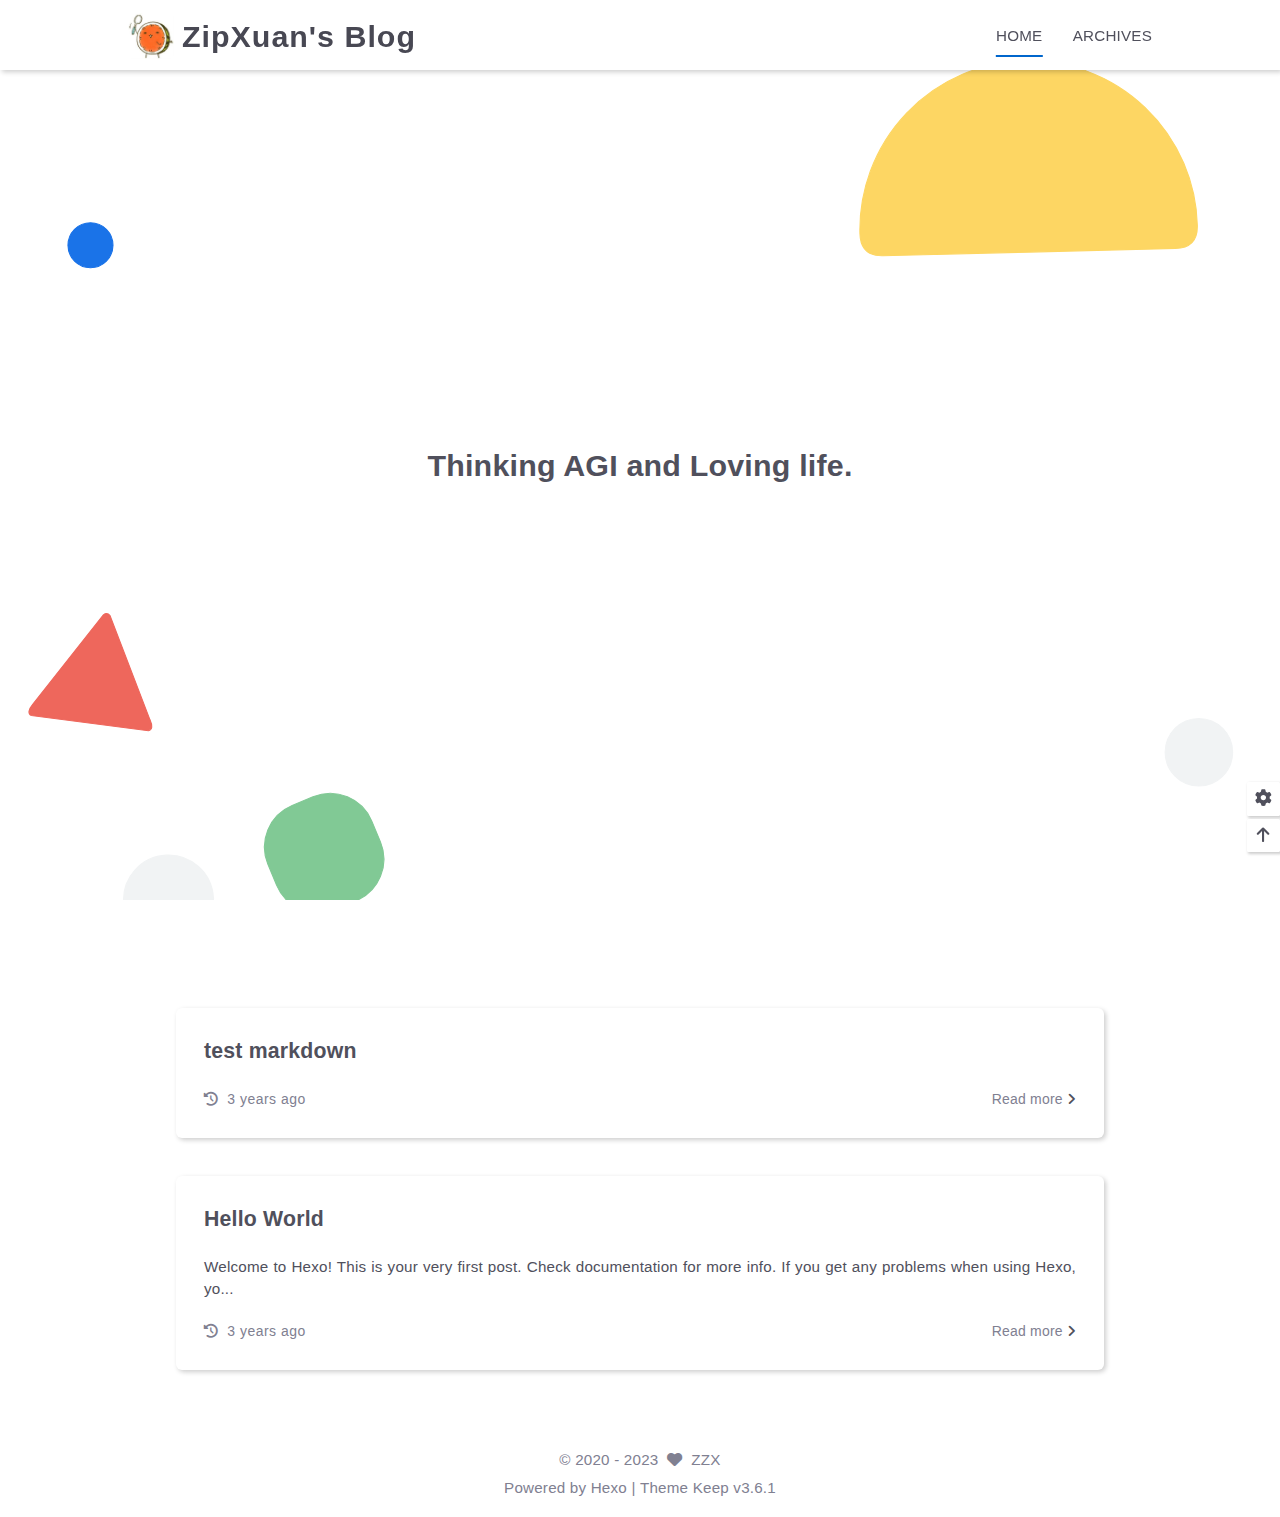
==== commit fee2ae86: "Site updated: 2023-07-30 19:54:35" ====
--- a/index.html
+++ b/index.html
@@ -14,7 +14,7 @@
     
 <link rel="stylesheet" href="/css/style.css">
 
-    <link rel="shortcut icon" href="/images/logo.svg">
+    <link rel="shortcut icon" href="/images/watermelon.jpg">
     
 <link rel="stylesheet" href="/font/css/fontawesome.min.css">
 
@@ -30,7 +30,7 @@
     <script id="hexo-configurations">
     let KEEP = window.KEEP || {}
     KEEP.hexo_config = {"hostname":"example.com","root":"/","language":"en"}
-    KEEP.theme_config = {"toc":{"enable":false,"number":false,"expand_all":false,"init_open":false},"style":{"primary_color":"#0066cc","logo":"/images/logo.svg","favicon":"/images/logo.svg","avatar":"/images/avatar.svg","font_size":null,"font_family":null,"hover":{"shadow":false,"scale":false},"first_screen":{"enable":false,"header_transparent":false,"background_img":"/images/bg.svg","description":"Keep writing and Keep loving.","font_color":null,"hitokoto":false},"scroll":{"progress_bar":false,"percent":false}},"local_search":{"enable":false,"preload":false},"code_copy":{},"code_block":{"tools":{"enable":false,"style":"default"},"highlight_theme":"default"},"side_tools":{},"pjax":{"enable":false},"lazyload":{"enable":false},"comment":{"enable":false,"use":"valine","valine":{"appid":null,"appkey":null,"server_urls":null,"placeholder":null},"gitalk":{"github_id":null,"github_admins":null,"repository":null,"client_id":null,"client_secret":null,"proxy":null},"twikoo":{"env_id":null,"region":null,"version":"1.6.8"},"waline":{"server_url":null,"reaction":false,"version":2}},"post":{"author_label":{"enable":true,"auto":true,"custom_label_list":["Trainee","Engineer","Architect"]},"word_count":{"enable":false,"wordcount":false,"min2read":false},"img_align":"left","copyright_info":false},"version":"3.6.1"}
+    KEEP.theme_config = {"toc":{"enable":false,"number":false,"expand_all":false,"init_open":false},"style":{"primary_color":"#0066cc","logo":"/images/watermelon.jpg","favicon":"/images/watermelon.jpg","avatar":"/images/watermelon.jpg","font_size":null,"font_family":null,"hover":{"shadow":false,"scale":false},"first_screen":{"enable":true,"header_transparent":false,"background_img":"/images/bg.svg","description":"Thinking AGI and Loving life.","font_color":null,"hitokoto":false},"scroll":{"progress_bar":false,"percent":true}},"local_search":{"enable":false,"preload":false},"code_copy":{},"code_block":{"tools":{"enable":false,"style":"default"},"highlight_theme":"default"},"side_tools":{},"pjax":{"enable":false},"lazyload":{"enable":false},"comment":{"enable":false,"use":"valine","valine":{"appid":null,"appkey":null,"server_urls":null,"placeholder":null},"gitalk":{"github_id":null,"github_admins":null,"repository":null,"client_id":null,"client_secret":null,"proxy":null},"twikoo":{"env_id":null,"region":null,"version":"1.6.8"},"waline":{"server_url":null,"reaction":false,"version":2}},"post":{"author_label":{"enable":true,"auto":true,"custom_label_list":["Trainee","Engineer","Architect"]},"word_count":{"enable":false,"wordcount":false,"min2read":false},"img_align":"left","copyright_info":false},"version":"3.6.1"}
     KEEP.language_ago = {"second":"%s seconds ago","minute":"%s minutes ago","hour":"%s hours ago","day":"%s days ago","week":"%s weeks ago","month":"%s months ago","year":"%s years ago"}
     KEEP.language_code_block = {"copy":"Copy code","copied":"Copied","fold":"Fold code block","folded":"Folded"}
     KEEP.language_copy_copyright = {"copy":"Copy copyright info","copied":"Copied","title":"Original article title","author":"Original article author","link":"Original article link"}
@@ -49,6 +49,22 @@
 <main class="page-container">
 
     
+        
+<div class="first-screen-container flex-center fade-in-down-animation">
+    <div class="content flex-center">
+        
+            <div class="description hitokoto">
+                
+                    <div class="desc-item">Thinking AGI and Loving life.</div>
+                
+            </div>
+        
+        
+        
+    </div>
+</div>
+
+    
 
     <div class="page-main-content is-home">
 
@@ -56,11 +72,11 @@
             
 <header class="header-wrapper">
 
-    <div class="header-content">
+    <div class="header-content has-first-screen">
         <div class="left">
             
                 <a class="logo-image" href="/">
-                    <img src="/images/logo.svg">
+                    <img src="/images/watermelon.jpg">
                 </a>
             
             <a class="logo-title" href="/">
@@ -136,14 +152,14 @@
                 
 
                 <h3 class="home-article-title">
-                    <a href="/2023/07/28/%E7%BD%91%E7%AB%99%E6%B5%8B%E8%AF%95/">
-                        网站测试
+                    <a href="/2023/07/30/test-markdown/">
+                        test markdown
                     </a>
                 </h3>
 
                 <div class="home-article-content keep-markdown-body">
                     
-                        用于个人网站的测试
+                        
                     
                 </div>
 
@@ -151,15 +167,15 @@
     <div class="home-article-meta-info">
         <span>
             <i class="fas fa-history"></i>&nbsp;
-            <span class="home-article-date" data-updated="Fri Jul 28 2023 11:18:03 GMT+0800">
-                2023-07-28
+            <span class="home-article-date" data-updated="Sun Jul 30 2023 19:53:32 GMT+0800">
+                2023-07-30
             </span>
         </span>
         
         
     </div>
 
-    <a class="read-more" href="/2023/07/28/%E7%BD%91%E7%AB%99%E6%B5%8B%E8%AF%95/">Read more&nbsp;<i class="fas fa-angle-right"></i></a>
+    <a class="read-more" href="/2023/07/30/test-markdown/">Read more&nbsp;<i class="fas fa-angle-right"></i></a>
 </div>
 
             </li>
@@ -263,10 +279,6 @@
         
 
         
-            <li class="tools-item tool-scroll-to-top flex-center">
-                <i class="fas fa-arrow-up"></i>
-            </li>
-        
 
         <li class="tools-item tool-scroll-to-bottom flex-center">
             <i class="fas fa-arrow-down"></i>
@@ -278,6 +290,11 @@
             <i class="fas fa-cog fa-spin"></i>
         </li>
         
+            <li class="tools-item tool-scroll-to-top flex-center">
+                <i class="arrow-up fas fa-arrow-up"></i>
+                <span class="percent"></span>
+            </li>
+        
     </ul>
 </div>
 
